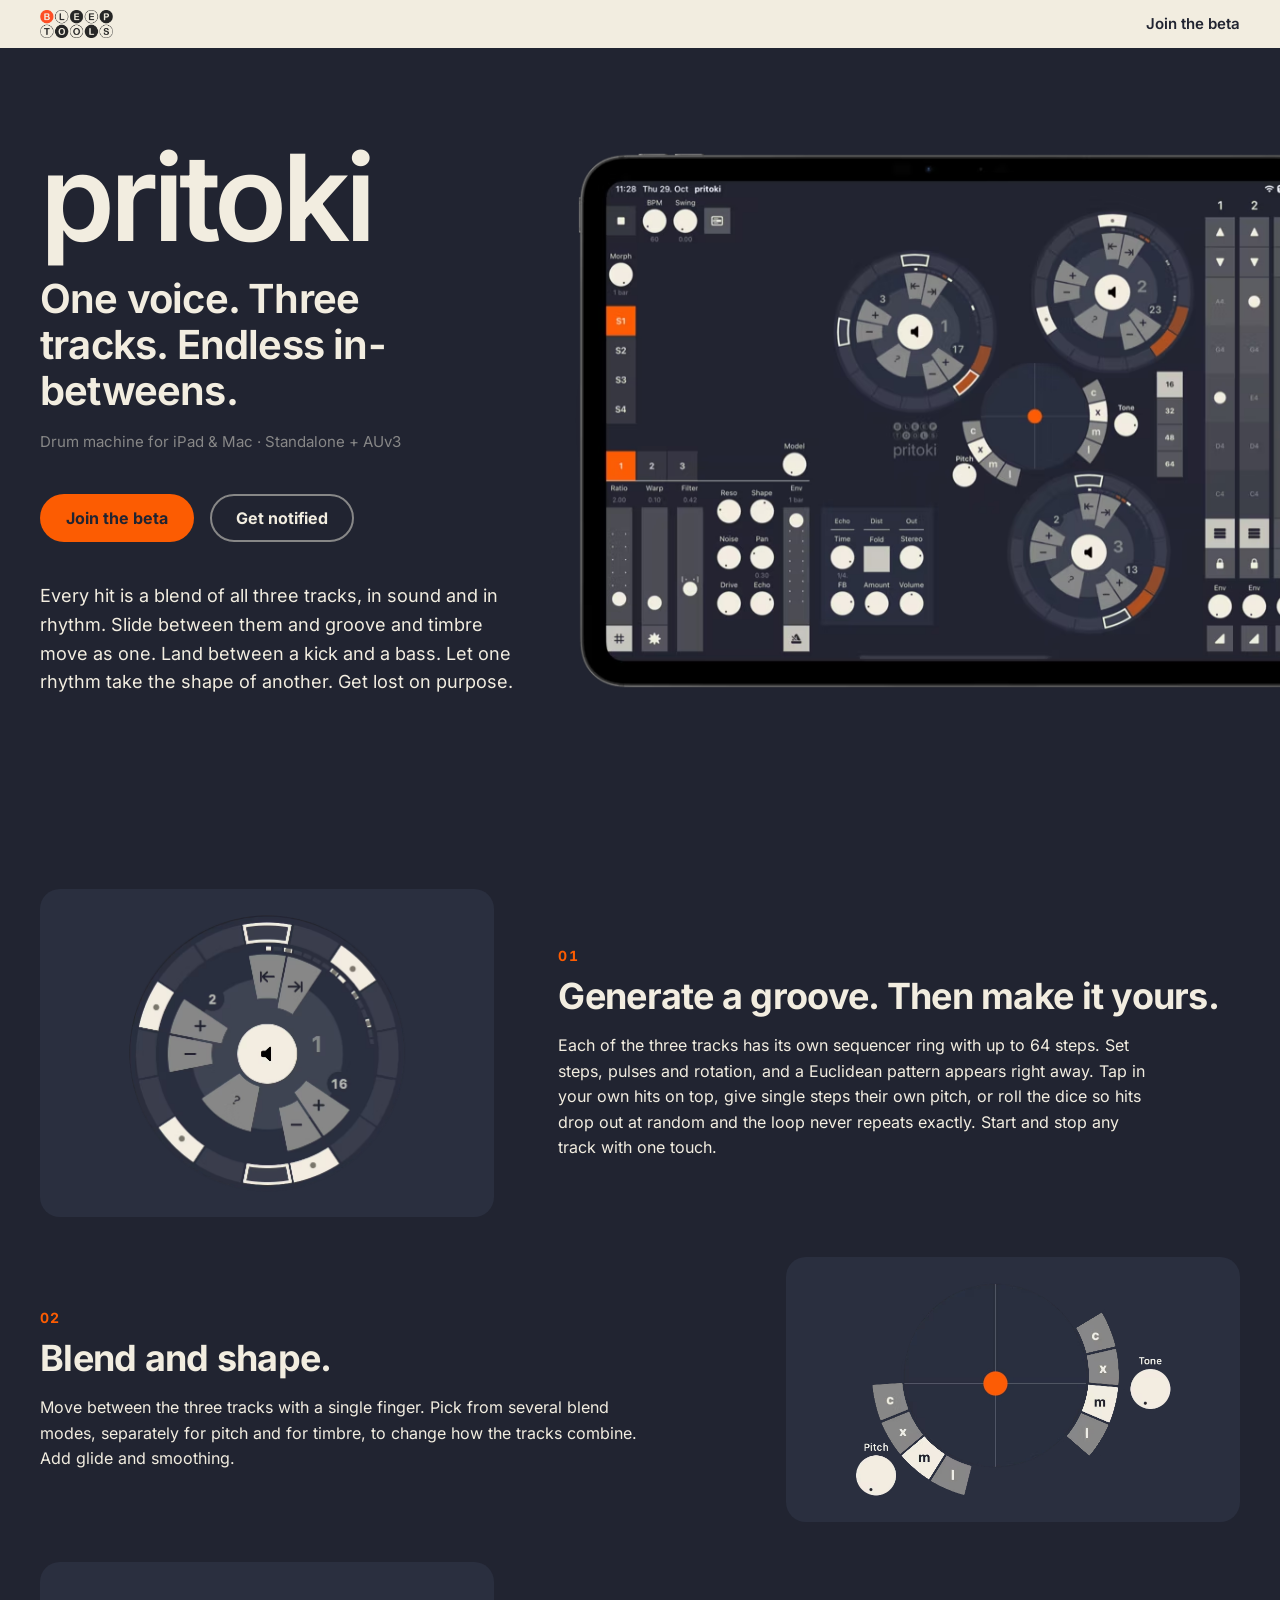
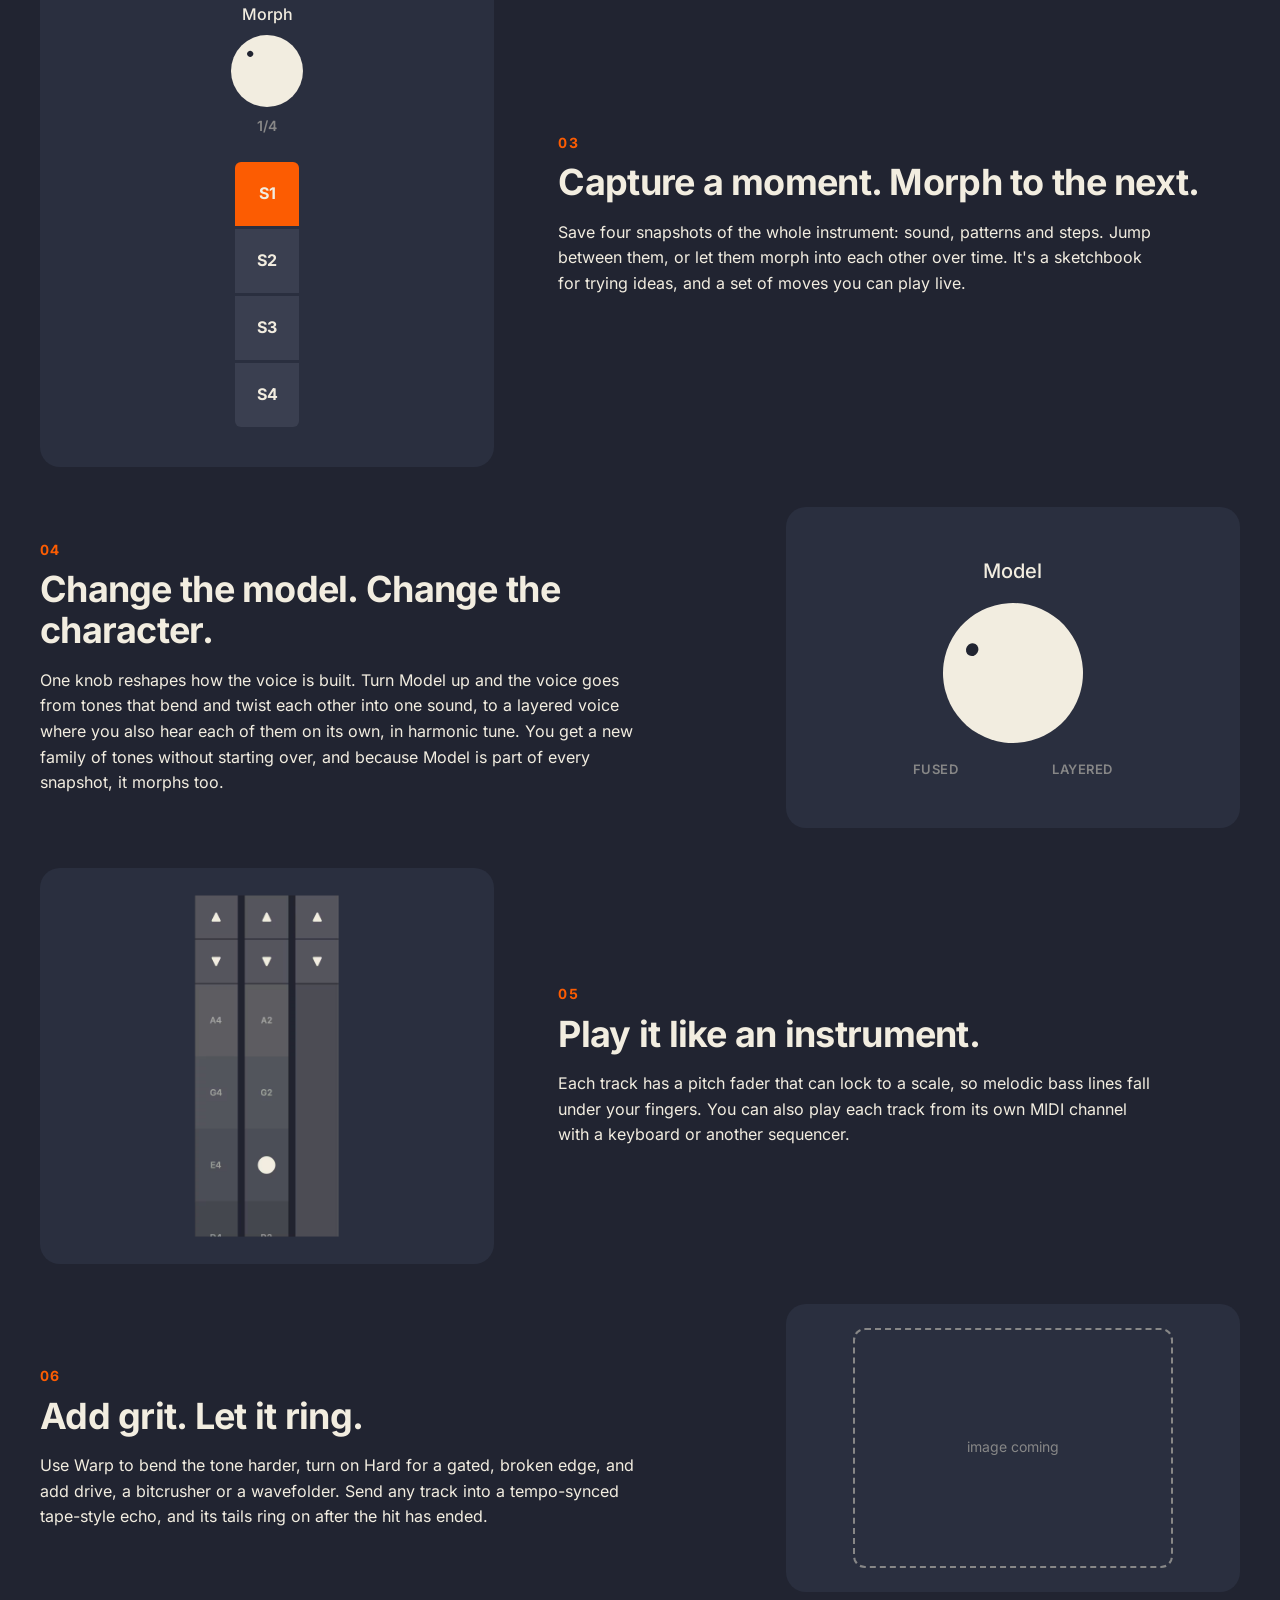
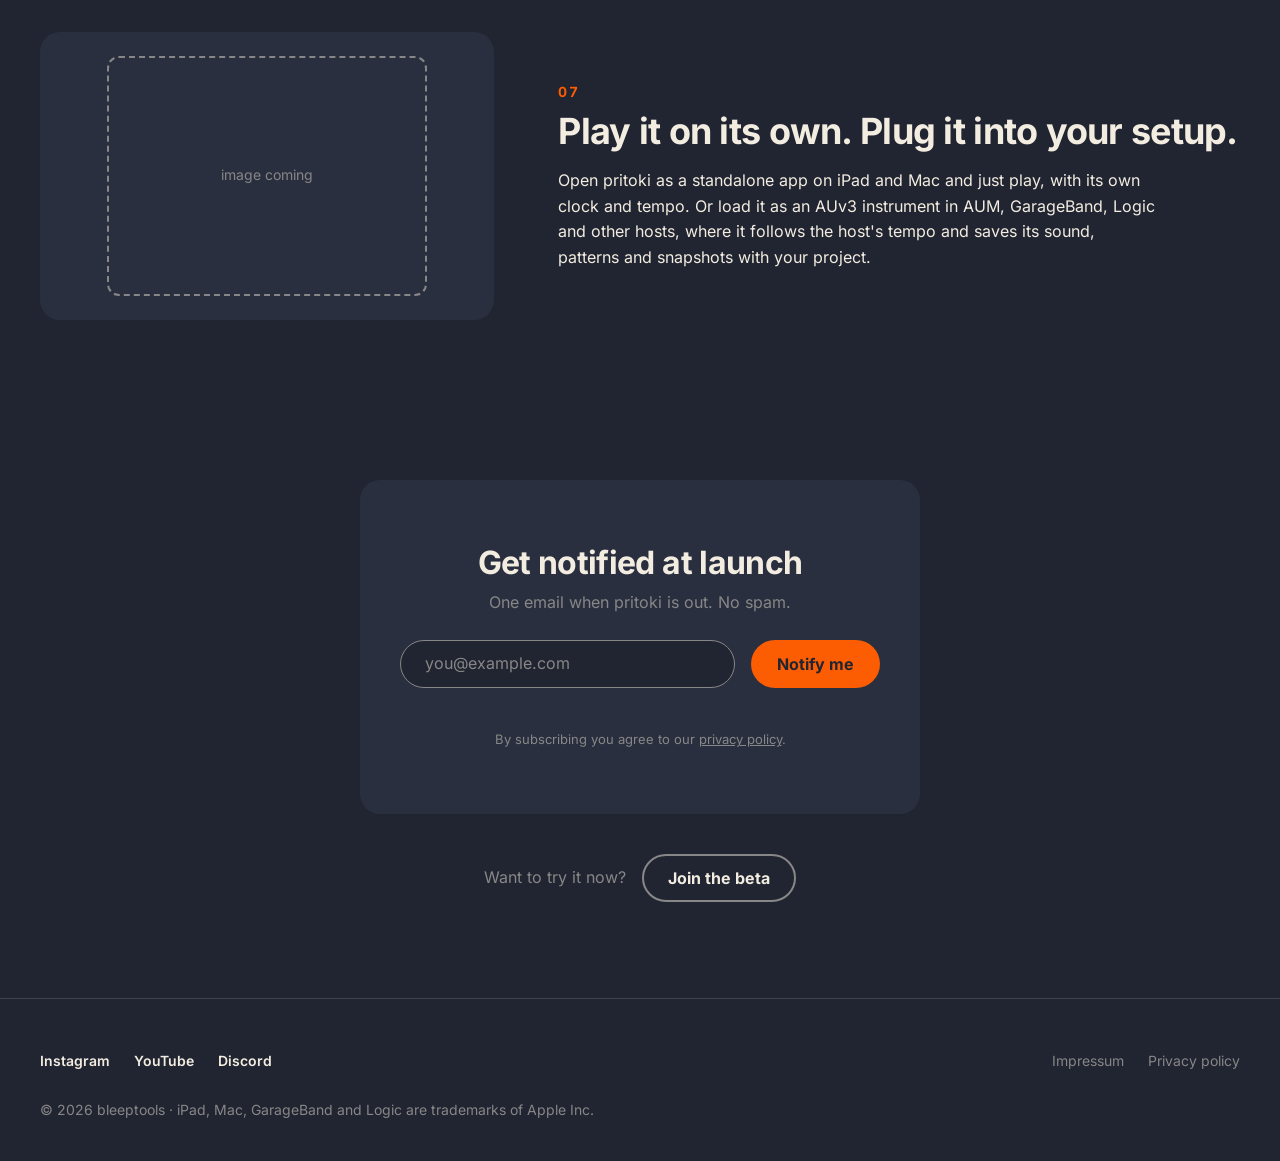
==== index.html @ 9bff4ec6 "Init" ====
<!doctype html>
<html lang="en">
<head>
  <meta charset="utf-8">
  <meta name="viewport" content="width=device-width, initial-scale=1">
  <title>pritoki: drum machine for iPad &amp; Mac (AUv3) · bleeptools</title>
  <meta name="description" content="pritoki is a drum machine for iPad and Mac, standalone and AUv3. One voice, three tracks, endless in-betweens: every hit is a blend of all three tracks, in sound and in rhythm.">
  <meta name="theme-color" content="#212431">
  <meta name="color-scheme" content="dark">

  <!-- TODO: set absolute URLs once the domain is known -->
  <meta property="og:type" content="website">
  <meta property="og:title" content="pritoki: One voice. Three tracks. Endless in-betweens.">
  <meta property="og:description" content="A drum machine for iPad and Mac, standalone and AUv3. Every hit is a blend of all three tracks, in sound and in rhythm.">
  <meta property="og:image" content="img/og.png">
  <meta property="og:image:width" content="1200">
  <meta property="og:image:height" content="630">
  <meta name="twitter:card" content="summary_large_image">

  <link rel="icon" href="img/favicon.svg" type="image/svg+xml">
  <link rel="preload" href="fonts/inter-latin-wght-normal.woff2" as="font" type="font/woff2" crossorigin>
  <link rel="stylesheet" href="css/style.css">
</head>
<body>

  <header class="topbar">
    <div class="topbar__inner">
      <!-- TODO: bleeptools site URL -->
      <a class="topbar__logo" href="#" aria-label="bleeptools">
        <img src="img/logo-bleeptools.png" alt="bleeptools" width="500" height="191">
      </a>
      <!-- TODO: beta link (TestFlight) -->
      <a class="topbar__link" href="#">Join the beta</a>
    </div>
  </header>

  <main>

    <section class="hero" aria-labelledby="hero-title">
      <div class="hero__copy">
        <h1 class="hero__title" id="hero-title">pritoki</h1>
        <p class="hero__tagline">One voice. Three tracks. Endless in-betweens.</p>
        <p class="hero__platforms">Drum machine for iPad &amp; Mac · Standalone + AUv3</p>
        <div class="hero__ctas">
          <!-- TODO: beta link (TestFlight) -->
          <a class="btn btn--primary" href="#">Join the beta</a>
          <a class="btn btn--secondary" href="#signup">Get notified</a>
        </div>
      </div>

      <div class="hero__image">
        <picture>
          <source type="image/avif"
                  srcset="img/hero-ipad-800.avif 800w, img/hero-ipad-1400.avif 1400w, img/hero-ipad-2000.avif 2000w"
                  sizes="(min-width: 1024px) 60vw, 100vw">
          <img src="img/hero-ipad-1400.png"
               srcset="img/hero-ipad-800.png 800w, img/hero-ipad-1400.png 1400w, img/hero-ipad-2000.png 2000w"
               sizes="(min-width: 1024px) 60vw, 100vw"
               width="2615" height="1864" fetchpriority="high"
               alt="pritoki on iPad: three circular sequencer rings around an XY blend pad, with snapshot, sound and pitch controls">
        </picture>
      </div>

      <p class="hero__intro">Every hit is a blend of all three tracks, in sound and in rhythm. Slide between them and groove and timbre move as one. Land between a kick and a bass. Let one rhythm take the shape of another. Get lost on purpose.</p>
    </section>

    <div class="features">

      <section class="feature" aria-labelledby="f-groove">
        <div class="feature__visual">
          <picture>
            <source type="image/avif" srcset="img/generate-a-groove.avif">
            <img class="feature__img feature__img--groove" src="img/generate-a-groove.png" width="563" height="563" loading="lazy"
                 alt="A sequencer ring with step, pulse and rotation controls and a dice button for random hit dropouts">
          </picture>
        </div>
        <div class="feature__text">
          <span class="feature__index" aria-hidden="true">01</span>
          <h2 id="f-groove">Generate a groove. Then make it yours.</h2>
          <p>Each of the three tracks has its own sequencer ring with up to 64 steps. Set steps, pulses and rotation, and a Euclidean pattern appears right away. Tap in your own hits on top, give single steps their own pitch, or roll the dice so hits drop out at random and the loop never repeats exactly. Start and stop any track with one touch.</p>
        </div>
      </section>

      <section class="feature" aria-labelledby="f-blend">
        <div class="feature__visual">
          <picture>
            <source type="image/avif" srcset="img/blend-and-shape.avif">
            <img class="feature__img" src="img/blend-and-shape.png" width="638" height="432" loading="lazy"
                 alt="The XY blend pad with separate blend mode selectors and knobs for pitch and tone">
          </picture>
        </div>
        <div class="feature__text">
          <span class="feature__index" aria-hidden="true">02</span>
          <h2 id="f-blend">Blend and shape.</h2>
          <p>Move between the three tracks with a single finger. Pick from several blend modes, separately for pitch and for timbre, to change how the tracks combine. Add glide and smoothing.</p>
        </div>
      </section>

      <section class="feature" aria-labelledby="f-capture">
        <div class="feature__visual">
          <div class="snap" role="img" aria-label="Morph knob next to four snapshot slots, S1 to S4">
            <div class="snap__morph">
              <span class="ctl-label">Morph</span>
              <span class="knob" style="--a: 135deg"></span>
              <span class="ctl-value">1/4</span>
            </div>
            <div class="snap__slots">
              <span class="snap__slot">S1</span>
              <span class="snap__slot">S2</span>
              <span class="snap__slot">S3</span>
              <span class="snap__slot">S4</span>
            </div>
          </div>
        </div>
        <div class="feature__text">
          <span class="feature__index" aria-hidden="true">03</span>
          <h2 id="f-capture">Capture a moment. Morph to the next.</h2>
          <p>Save four snapshots of the whole instrument: sound, patterns and steps. Jump between them, or let them morph into each other over time. It's a sketchbook for trying ideas, and a set of moves you can play live.</p>
        </div>
      </section>

      <section class="feature" aria-labelledby="f-model">
        <div class="feature__visual">
          <div class="model" role="img" aria-label="The Model knob, turning between fused and layered voices">
            <span class="ctl-label model__label">Model</span>
            <span class="knob knob--lg"></span>
            <span class="model__scale" aria-hidden="true"><span>fused</span><span>layered</span></span>
          </div>
        </div>
        <div class="feature__text">
          <span class="feature__index" aria-hidden="true">04</span>
          <h2 id="f-model">Change the model. Change the character.</h2>
          <p>One knob reshapes how the voice is built. Turn Model up and the voice goes from tones that bend and twist each other into one sound, to a layered voice where you also hear each of them on its own, in harmonic tune. You get a new family of tones without starting over, and because Model is part of every snapshot, it morphs too.</p>
        </div>
      </section>

      <section class="feature" aria-labelledby="f-play">
        <div class="feature__visual">
          <picture>
            <source type="image/avif" srcset="img/play-it-like-an-instrument.avif">
            <img class="feature__img feature__img--tall" src="img/play-it-like-an-instrument.png" width="344" height="798" loading="lazy"
                 alt="Three pitch faders locked to a scale, with note names on each step">
          </picture>
        </div>
        <div class="feature__text">
          <span class="feature__index" aria-hidden="true">05</span>
          <h2 id="f-play">Play it like an instrument.</h2>
          <p>Each track has a pitch fader that can lock to a scale, so melodic bass lines fall under your fingers. You can also play each track from its own MIDI channel with a keyboard or another sequencer.</p>
        </div>
      </section>

      <section class="feature" aria-labelledby="f-grit">
        <div class="feature__visual">
          <!-- TODO: asset "Add grit" -->
          <div class="placeholder">image coming</div>
        </div>
        <div class="feature__text">
          <span class="feature__index" aria-hidden="true">06</span>
          <h2 id="f-grit">Add grit. Let it ring.</h2>
          <p>Use Warp to bend the tone harder, turn on Hard for a gated, broken edge, and add drive, a bitcrusher or a wavefolder. Send any track into a tempo-synced tape-style echo, and its tails ring on after the hit has ended.</p>
        </div>
      </section>

      <section class="feature" aria-labelledby="f-setup">
        <div class="feature__visual">
          <!-- TODO: asset "Play it on its own" -->
          <div class="placeholder">image coming</div>
        </div>
        <div class="feature__text">
          <span class="feature__index" aria-hidden="true">07</span>
          <h2 id="f-setup">Play it on its own. Plug it into your setup.</h2>
          <p>Open pritoki as a standalone app on iPad and Mac and just play, with its own clock and tempo. Or load it as an AUv3 instrument in AUM, GarageBand, Logic and other hosts, where it follows the host's tempo and saves its sound, patterns and snapshots with your project.</p>
        </div>
      </section>

    </div>

    <section class="signup" id="signup" aria-labelledby="signup-title">
      <div class="signup__panel">
        <h2 id="signup-title">Get notified at launch</h2>
        <p class="signup__sub">One email when pritoki is out. No spam.</p>
        <!-- TODO: form endpoint / newsletter provider -->
        <form class="signup__form" action="" method="post">
          <label class="visually-hidden" for="email">Email</label>
          <input id="email" name="email" type="email" required autocomplete="email" placeholder="you@example.com">
          <button class="btn btn--primary" type="submit">Notify me</button>
        </form>
        <p class="signup__status" role="status" aria-live="polite"></p>
        <!-- TODO: privacy policy URL -->
        <p class="signup__consent">By subscribing you agree to our <a href="#">privacy policy</a>.</p>
      </div>
      <p class="signup__beta">Want to try it now? <a class="btn btn--secondary" href="#">Join the beta</a></p>
    </section>

  </main>

  <footer class="footer">
    <div class="footer__inner">
      <!-- TODO: social channel URLs -->
      <ul class="footer__social">
        <li><a href="#">Instagram</a></li>
        <li><a href="#">YouTube</a></li>
        <li><a href="#">Discord</a></li>
      </ul>
      <!-- TODO: Impressum and privacy policy URLs -->
      <ul class="footer__legal">
        <li><a href="#">Impressum</a></li>
        <li><a href="#">Privacy policy</a></li>
      </ul>
      <p class="footer__fine">© 2026 bleeptools · iPad, Mac, GarageBand and Logic are trademarks of Apple Inc.</p>
    </div>
  </footer>

  <script src="js/main.js" defer></script>
</body>
</html>
---- css/style.css ----
/* pritoki landing page. Mobile-first; see SPEC.md */

@font-face {
  font-family: "Inter";
  src: url("../fonts/inter-latin-wght-normal.woff2") format("woff2");
  font-weight: 100 900;
  font-style: normal;
  font-display: swap;
}

:root {
  --c-bg: #212431;
  --c-surface: #2A2F3F;
  --c-accent: #FC5C02;
  --c-muted: #878787;
  --c-ivory: #F2EDE0;
  --c-slot: #3A3F50;

  --r-sm: 6px;
  --r-md: 12px;
  --r-lg: 20px;
  --r-pill: 999px;

  --s-1: 4px;
  --s-2: 8px;
  --s-3: 16px;
  --s-4: 24px;
  --s-5: 40px;
  --s-6: 64px;
  --s-7: 96px;

  --gutter: 16px;
  --max: 1200px;
}

/* ---------- Base ---------- */

*,
*::before,
*::after { box-sizing: border-box; }

html {
  -webkit-text-size-adjust: 100%;
  scroll-behavior: smooth;
}

body {
  margin: 0;
  background: var(--c-bg);
  color: var(--c-ivory);
  font-family: "Inter", system-ui, -apple-system, sans-serif;
  font-size: 1rem;
  line-height: 1.6;
  -webkit-font-smoothing: antialiased;
  overflow-x: clip;
}

img { display: block; max-width: 100%; height: auto; }

h1, h2, p { margin: 0; }

a { color: inherit; }

:focus-visible {
  outline: 2px solid var(--c-accent);
  outline-offset: 3px;
  border-radius: var(--r-sm);
}

.visually-hidden {
  position: absolute;
  width: 1px;
  height: 1px;
  margin: -1px;
  padding: 0;
  overflow: hidden;
  clip: rect(0 0 0 0);
  white-space: nowrap;
  border: 0;
}

.topbar__inner,
.hero,
.features,
.signup,
.footer__inner {
  width: 100%;
  max-width: calc(var(--max) + 2 * var(--gutter));
  margin-inline: auto;
  padding-inline: var(--gutter);
}

/* ---------- Buttons ---------- */

.btn {
  display: inline-flex;
  align-items: center;
  justify-content: center;
  min-height: 48px;
  padding: 0 var(--s-4);
  border: 2px solid transparent;
  border-radius: var(--r-pill);
  font: inherit;
  font-weight: 700;
  line-height: 1;
  text-decoration: none;
  cursor: pointer;
  transition: background-color .15s, border-color .15s, color .15s;
}

.btn--primary {
  background: var(--c-accent);
  color: var(--c-bg);
}
.btn--primary:hover { background: #ff7a2e; }

.btn--secondary {
  border-color: var(--c-muted);
  color: var(--c-ivory);
}
.btn--secondary:hover { border-color: var(--c-accent); }

/* ---------- Top bar ---------- */

.topbar { background: var(--c-ivory); }

.topbar__inner {
  display: flex;
  align-items: center;
  justify-content: space-between;
  min-height: 48px;
}

.topbar__logo {
  display: flex;
  align-items: center;
  min-height: 44px;
}
.topbar__logo img { width: auto; height: 28px; }

.topbar__link {
  display: none;
  align-items: center;
  min-height: 44px;
  color: var(--c-bg);
  font-size: .9375rem;
  font-weight: 600;
  text-decoration: none;
}
.topbar__link:hover { color: var(--c-accent); }

/* ---------- Hero ---------- */

.hero {
  display: grid;
  gap: var(--s-5);
  padding-block: var(--s-6) var(--s-6);
}

.hero__title {
  font-size: clamp(3.5rem, 18vw, 7.5rem);
  font-weight: 600;
  line-height: .9;
  letter-spacing: -.045em;
}

.hero__tagline {
  margin-top: var(--s-4);
  max-width: 16ch;
  font-size: clamp(1.625rem, 6.5vw, 2.5rem);
  font-weight: 650;
  line-height: 1.15;
  letter-spacing: -.02em;
}

.hero__platforms {
  margin-top: var(--s-3);
  color: var(--c-muted);
  font-size: .9375rem;
}

.hero__ctas {
  display: flex;
  flex-wrap: wrap;
  gap: var(--s-3);
  margin-top: var(--s-5);
}

.hero__image { position: relative; }
.hero__image::before {
  content: "";
  position: absolute;
  inset: 10% 5%;
  background: radial-gradient(closest-side, rgb(252 92 2 / .28), transparent);
  filter: blur(40px);
  z-index: -1;
}
.hero__image img { width: 100%; }

.hero__intro {
  max-width: 60ch;
  font-size: 1.125rem;
  color: var(--c-ivory);
}

/* ---------- Feature blocks ---------- */

.features {
  display: grid;
  gap: var(--s-6);
  padding-block: var(--s-6);
}

.feature {
  display: grid;
  gap: var(--s-4);
  align-items: center;
}

.feature__visual {
  display: grid;
  place-items: center;
  padding: var(--s-4);
  background: var(--c-surface);
  border-radius: var(--r-lg);
}

.feature__img { width: 100%; max-width: 320px; }
.feature__img--groove { max-width: 280px; }

/* Tall pitch faders: crop from the top on small screens */
.feature__img--tall {
  max-width: 180px;
  height: 260px;
  object-fit: cover;
  object-position: top;
}

.feature__index {
  display: block;
  margin-bottom: var(--s-2);
  color: var(--c-accent);
  font-size: .875rem;
  font-weight: 700;
  letter-spacing: .08em;
  font-variant-numeric: tabular-nums;
}

.feature h2 {
  font-size: clamp(1.5rem, 5.5vw, 2.25rem);
  font-weight: 700;
  line-height: 1.15;
  letter-spacing: -.02em;
}

.feature p {
  max-width: 60ch;
  margin-top: var(--s-3);
}

.placeholder {
  display: grid;
  place-items: center;
  width: 100%;
  max-width: 320px;
  aspect-ratio: 4 / 3;
  border: 2px dashed var(--c-muted);
  border-radius: var(--r-md);
  color: var(--c-muted);
  font-size: .875rem;
}

/* ---------- Rebuilt controls ---------- */

.ctl-label {
  font-size: 1rem;
  font-weight: 500;
}

.ctl-value {
  color: var(--c-muted);
  font-size: .875rem;
  font-weight: 600;
}

/* Knob: ivory disc with an indicator dot; --a rotates the dot
   clockwise from 6 o'clock (45deg = min, 315deg = max). */
.knob {
  position: relative;
  display: block;
  width: 72px;
  aspect-ratio: 1;
  border-radius: 50%;
  background: var(--c-ivory);
  transform: rotate(var(--a, 45deg));
}
.knob::after {
  content: "";
  position: absolute;
  left: 50%;
  bottom: 12%;
  width: 9%;
  aspect-ratio: 1;
  border-radius: 50%;
  background: var(--c-bg);
  transform: translateX(-50%);
}

/* Snapshots: horizontal on mobile, vertical column from lg */
.snap {
  display: flex;
  align-items: center;
  gap: var(--s-4);
  padding-block: var(--s-3);
}

.snap__morph {
  display: flex;
  flex-direction: column;
  align-items: center;
  gap: var(--s-2);
}

.snap__slots {
  display: flex;
  gap: 3px;
  border-radius: var(--r-sm);
  overflow: hidden;
}

.snap__slot {
  display: grid;
  place-items: center;
  width: clamp(44px, 13vw, 64px);
  aspect-ratio: 1;
  background: var(--c-slot);
  font-weight: 700;
}
.snap__slot:first-child { background: var(--c-accent); }

@keyframes snap-active {
  0%, 22% { background: var(--c-accent); }
  25%, 97% { background: var(--c-slot); }
  100% { background: var(--c-accent); }
}

.snap__slot { animation: snap-active 10s linear infinite; }
.snap__slot:nth-child(2) { animation-delay: -7.5s; }
.snap__slot:nth-child(3) { animation-delay: -5s; }
.snap__slot:nth-child(4) { animation-delay: -2.5s; }

/* Model knob */
.model {
  display: flex;
  flex-direction: column;
  align-items: center;
  gap: var(--s-3);
  padding-block: var(--s-4);
}

.model__label { font-size: 1.25rem; }

.knob--lg {
  width: clamp(110px, 32vw, 140px);
  --a: 120deg;
  animation: model-turn 7s ease-in-out infinite alternate;
}

@keyframes model-turn {
  from { transform: rotate(60deg); }
  to { transform: rotate(300deg); }
}

.model__scale {
  display: flex;
  justify-content: space-between;
  width: clamp(160px, 48vw, 200px);
  color: var(--c-muted);
  font-size: .8125rem;
  font-weight: 600;
  letter-spacing: .04em;
  text-transform: uppercase;
}

@media (prefers-reduced-motion: reduce) {
  html { scroll-behavior: auto; }
  .snap__slot,
  .knob--lg { animation: none; }
}

/* ---------- Signup ---------- */

.signup {
  display: grid;
  justify-items: center;
  gap: var(--s-5);
  padding-block: var(--s-6) var(--s-7);
}

.signup__panel {
  width: 100%;
  max-width: 560px;
  padding: var(--s-5) var(--s-4);
  background: var(--c-surface);
  border-radius: var(--r-lg);
  text-align: center;
}

.signup h2 {
  font-size: clamp(1.5rem, 5.5vw, 2rem);
  font-weight: 700;
  line-height: 1.2;
  letter-spacing: -.02em;
}

.signup__sub {
  margin-top: var(--s-2);
  color: var(--c-muted);
}

.signup__form {
  display: grid;
  gap: var(--s-3);
  margin-top: var(--s-4);
}

.signup__form input {
  min-height: 48px;
  padding: 0 var(--s-4);
  border: 1px solid var(--c-muted);
  border-radius: var(--r-pill);
  background: var(--c-bg);
  color: var(--c-ivory);
  font: inherit;
}
.signup__form input::placeholder { color: var(--c-muted); }
.signup__form input:focus-visible {
  outline: none;
  border-color: var(--c-accent);
  box-shadow: 0 0 0 1px var(--c-accent);
}

.signup__status {
  min-height: 1.6em;
  margin-top: var(--s-3);
  font-weight: 600;
}

.signup__consent {
  color: var(--c-muted);
  font-size: .8125rem;
}
.signup__consent a:hover { color: var(--c-accent); }

.signup__beta {
  display: flex;
  flex-wrap: wrap;
  align-items: center;
  justify-content: center;
  gap: var(--s-3);
  color: var(--c-muted);
  text-align: center;
}

/* ---------- Footer ---------- */

.footer { border-top: 1px solid rgb(135 135 135 / .3); }

.footer__inner {
  display: grid;
  gap: var(--s-3);
  padding-block: var(--s-5);
  font-size: .875rem;
}

.footer ul {
  display: flex;
  flex-wrap: wrap;
  gap: 0 var(--s-4);
  margin: 0;
  padding: 0;
  list-style: none;
}

.footer a {
  display: inline-flex;
  align-items: center;
  min-height: 44px;
  text-decoration: none;
}
.footer a:hover { color: var(--c-accent); }

.footer__social a { font-weight: 600; }
.footer__legal a,
.footer__fine { color: var(--c-muted); }

/* ---------- md: 768px ---------- */

@media (min-width: 768px) {
  :root { --gutter: 24px; }

  .topbar__link { display: inline-flex; }

  .feature__visual { padding: var(--s-4); }

  .signup__panel { padding: var(--s-6) var(--s-5); }
  .signup__form { grid-template-columns: 1fr auto; }

  .footer__inner {
    grid-template-columns: 1fr auto;
    align-items: center;
  }
  .footer__fine { grid-column: 1 / -1; }
}

/* ---------- lg: 1024px ---------- */

@media (min-width: 1024px) {
  :root { --gutter: 40px; }

  .hero {
    grid-template-columns: 5fr 7fr;
    grid-template-areas:
      "copy  image"
      "intro image";
    column-gap: var(--s-6);
    row-gap: var(--s-5);
    padding-block: var(--s-7);
  }
  .hero__copy { grid-area: copy; align-self: end; }
  .hero__intro { grid-area: intro; align-self: start; }
  .hero__image {
    grid-area: image;
    align-self: center;
    margin-right: calc(-1 * var(--gutter) - 4vw);
  }

  .features {
    gap: var(--s-5);
    padding-block: var(--s-7);
  }

  .feature {
    grid-template-columns: 2fr 3fr;
    gap: var(--s-6);
  }
  .feature:nth-child(even) { grid-template-columns: 3fr 2fr; }
  .feature:nth-child(even) .feature__visual { order: 2; }

  .feature__img--tall {
    max-width: 150px;
    height: auto;
  }

  .snap {
    flex-direction: column;
    gap: var(--s-4);
  }
  .snap__slots { flex-direction: column; }
  .snap__slot { width: 64px; }
}
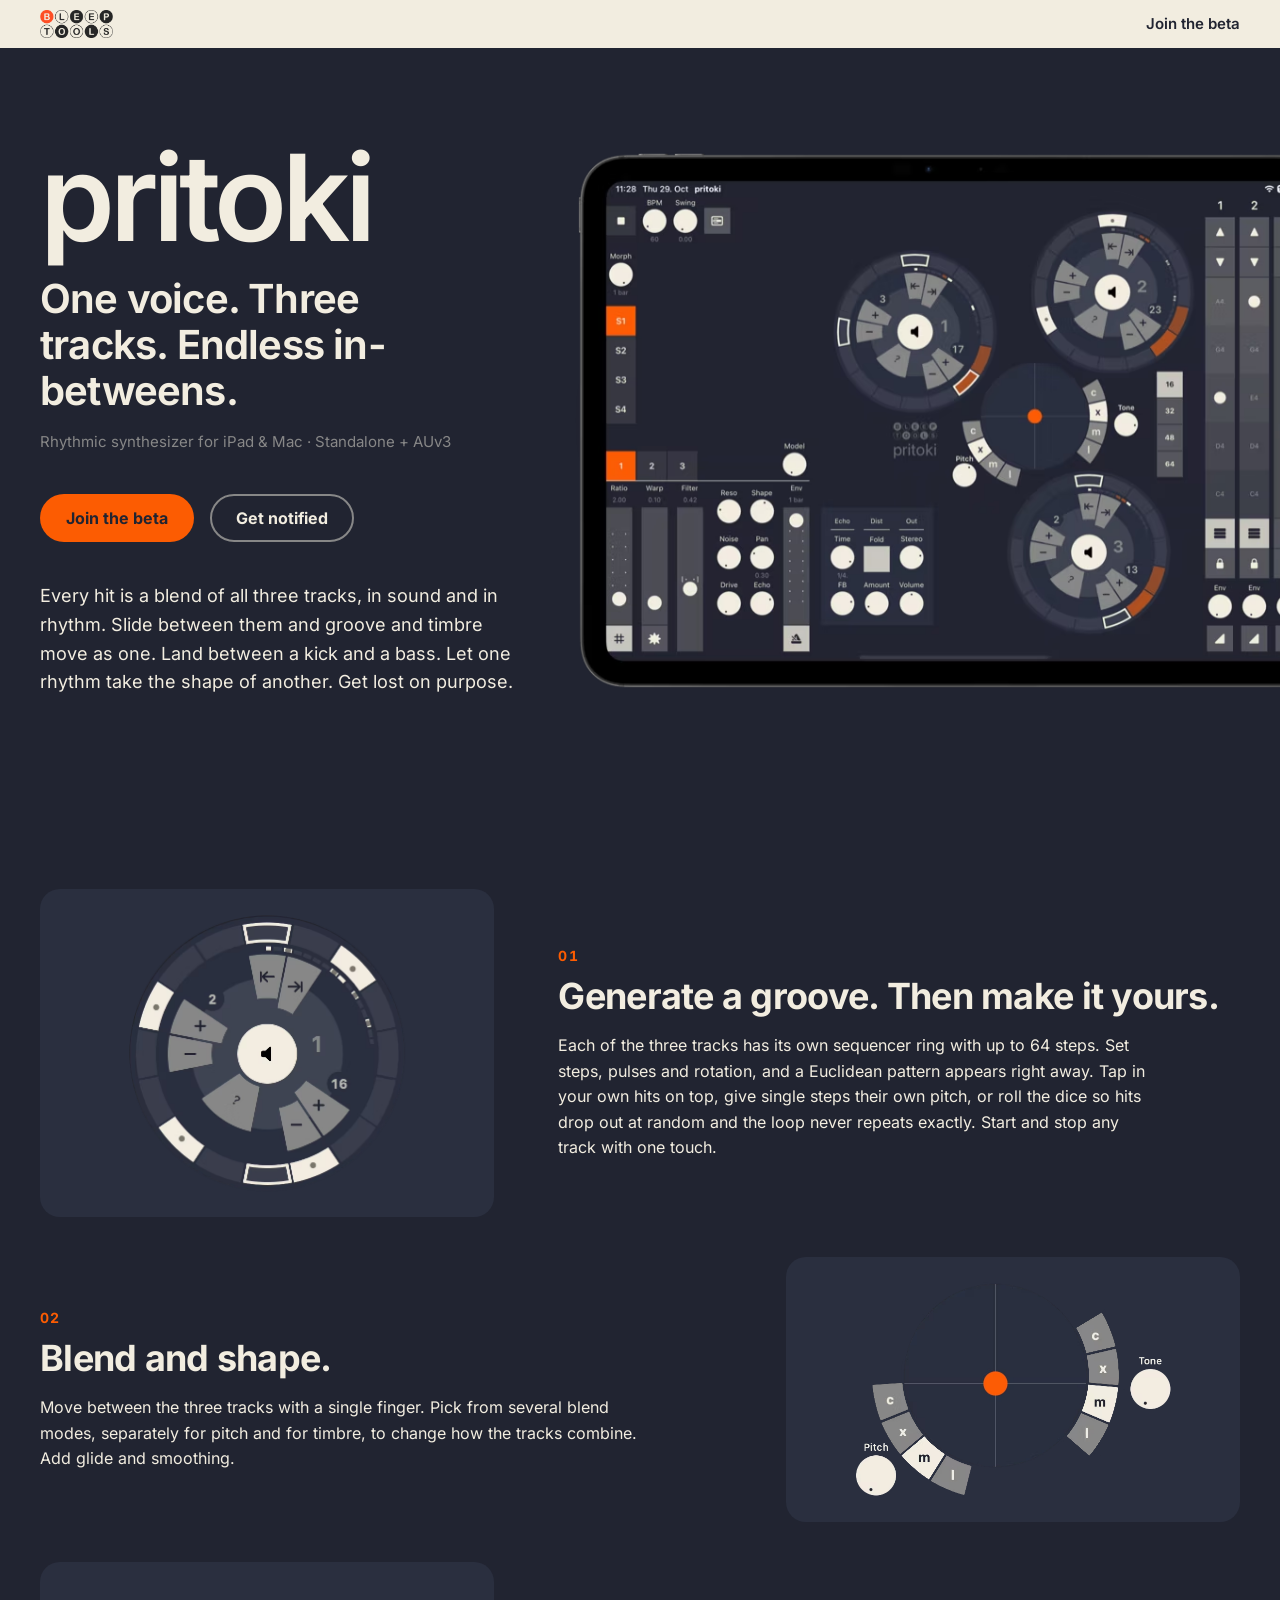
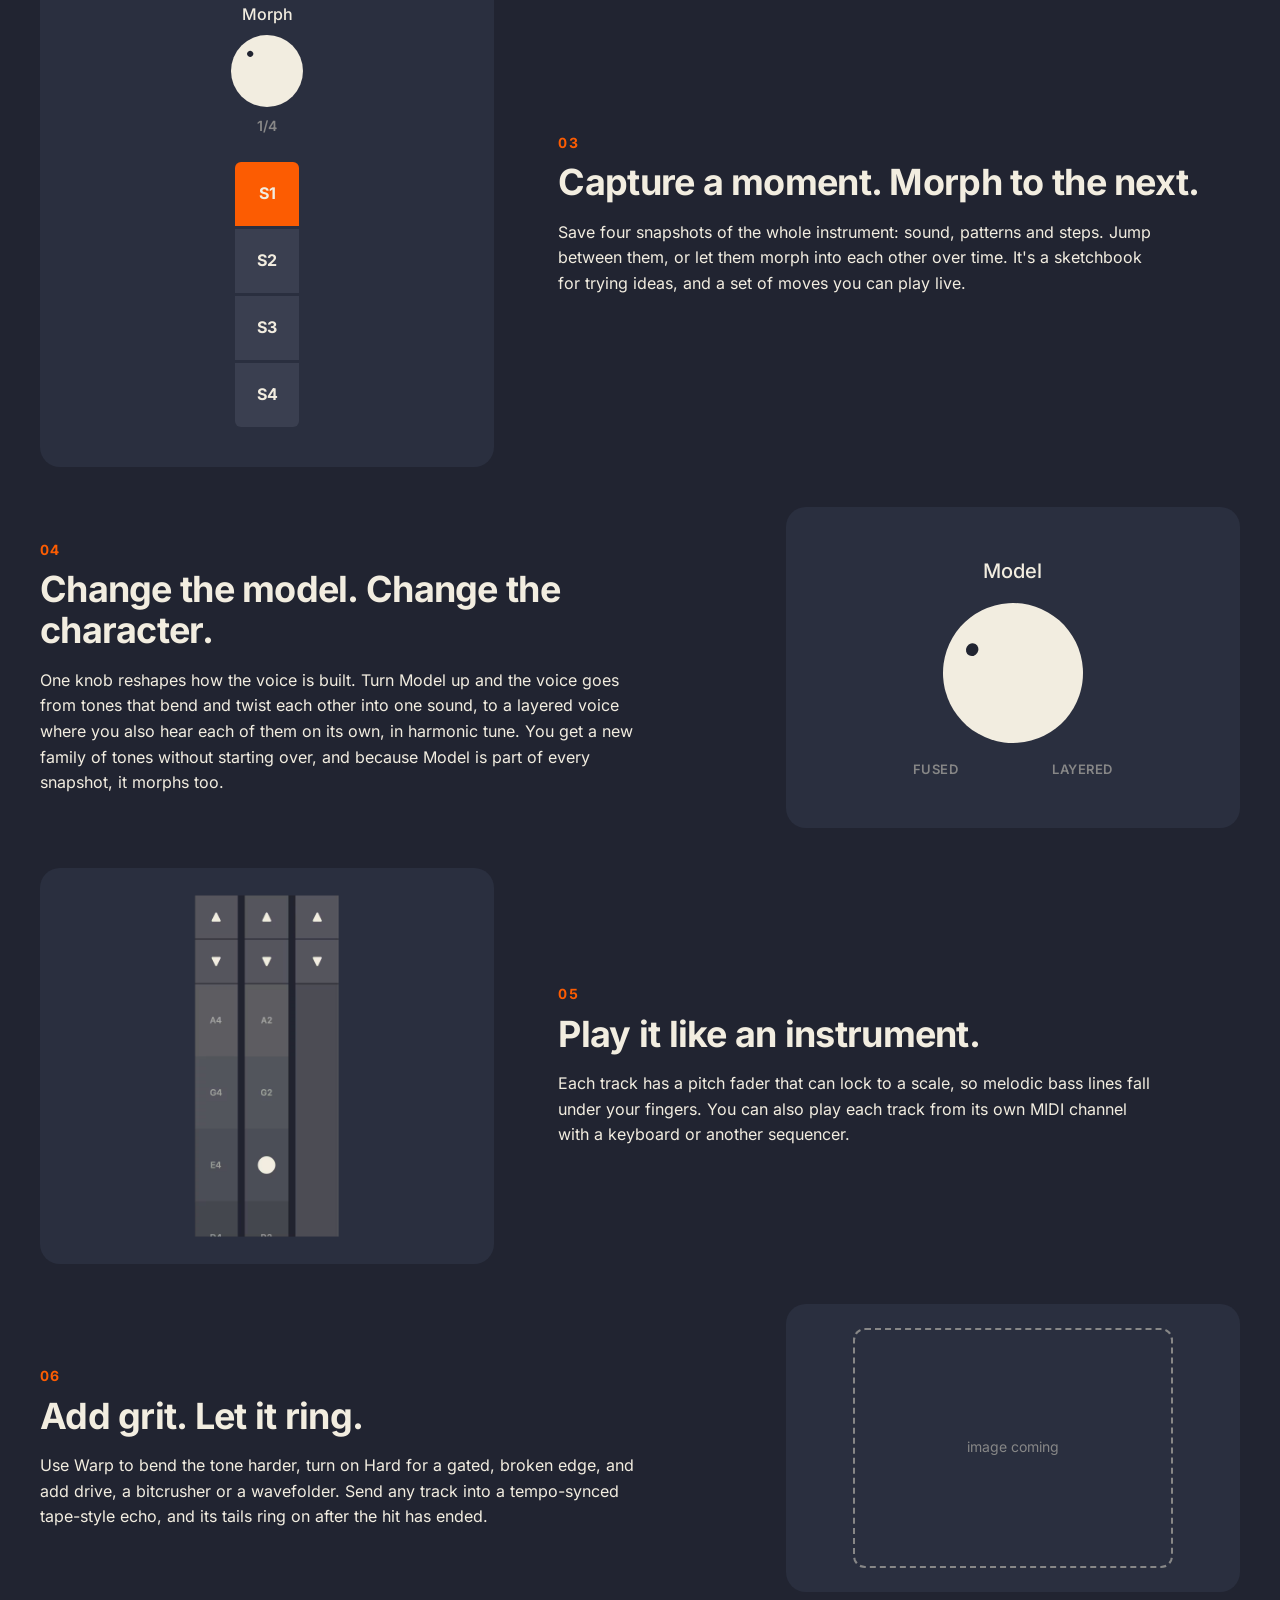
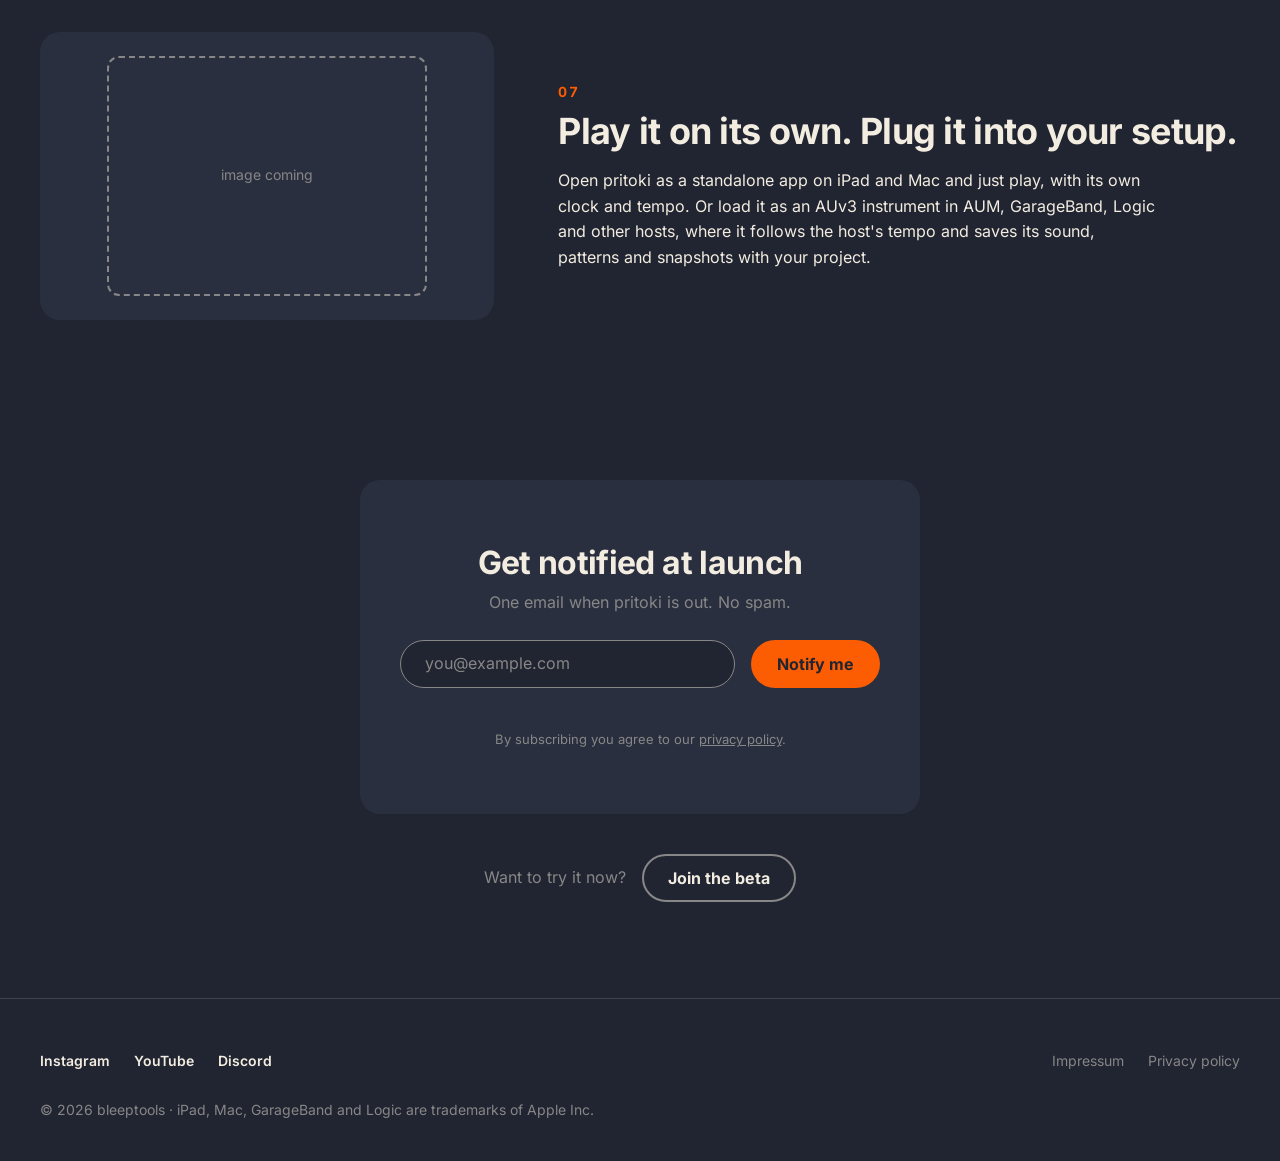
==== commit fcde4b30: "Options" ====
--- a/index.html
+++ b/index.html
@@ -3,15 +3,15 @@
 <head>
   <meta charset="utf-8">
   <meta name="viewport" content="width=device-width, initial-scale=1">
-  <title>pritoki: drum machine for iPad &amp; Mac (AUv3) · bleeptools</title>
-  <meta name="description" content="pritoki is a drum machine for iPad and Mac, standalone and AUv3. One voice, three tracks, endless in-betweens: every hit is a blend of all three tracks, in sound and in rhythm.">
+  <title>pritoki: rhythmic synthesizer for iPad &amp; Mac (AUv3) · bleeptools</title>
+  <meta name="description" content="pritoki is a rhythmic synthesizer for iPad and Mac, standalone and AUv3. One voice, three tracks, endless in-betweens: every hit is a blend of all three tracks, in sound and in rhythm.">
   <meta name="theme-color" content="#212431">
   <meta name="color-scheme" content="dark">
 
   <!-- TODO: set absolute URLs once the domain is known -->
   <meta property="og:type" content="website">
   <meta property="og:title" content="pritoki: One voice. Three tracks. Endless in-betweens.">
-  <meta property="og:description" content="A drum machine for iPad and Mac, standalone and AUv3. Every hit is a blend of all three tracks, in sound and in rhythm.">
+  <meta property="og:description" content="A rhythmic synthesizer for iPad and Mac, standalone and AUv3. Every hit is a blend of all three tracks, in sound and in rhythm.">
   <meta property="og:image" content="img/og.png">
   <meta property="og:image:width" content="1200">
   <meta property="og:image:height" content="630">
@@ -40,7 +40,7 @@
       <div class="hero__copy">
         <h1 class="hero__title" id="hero-title">pritoki</h1>
         <p class="hero__tagline">One voice. Three tracks. Endless in-betweens.</p>
-        <p class="hero__platforms">Drum machine for iPad &amp; Mac · Standalone + AUv3</p>
+        <p class="hero__platforms">Rhythmic synthesizer for iPad &amp; Mac · Standalone + AUv3</p>
         <div class="hero__ctas">
           <!-- TODO: beta link (TestFlight) -->
           <a class="btn btn--primary" href="#">Join the beta</a>
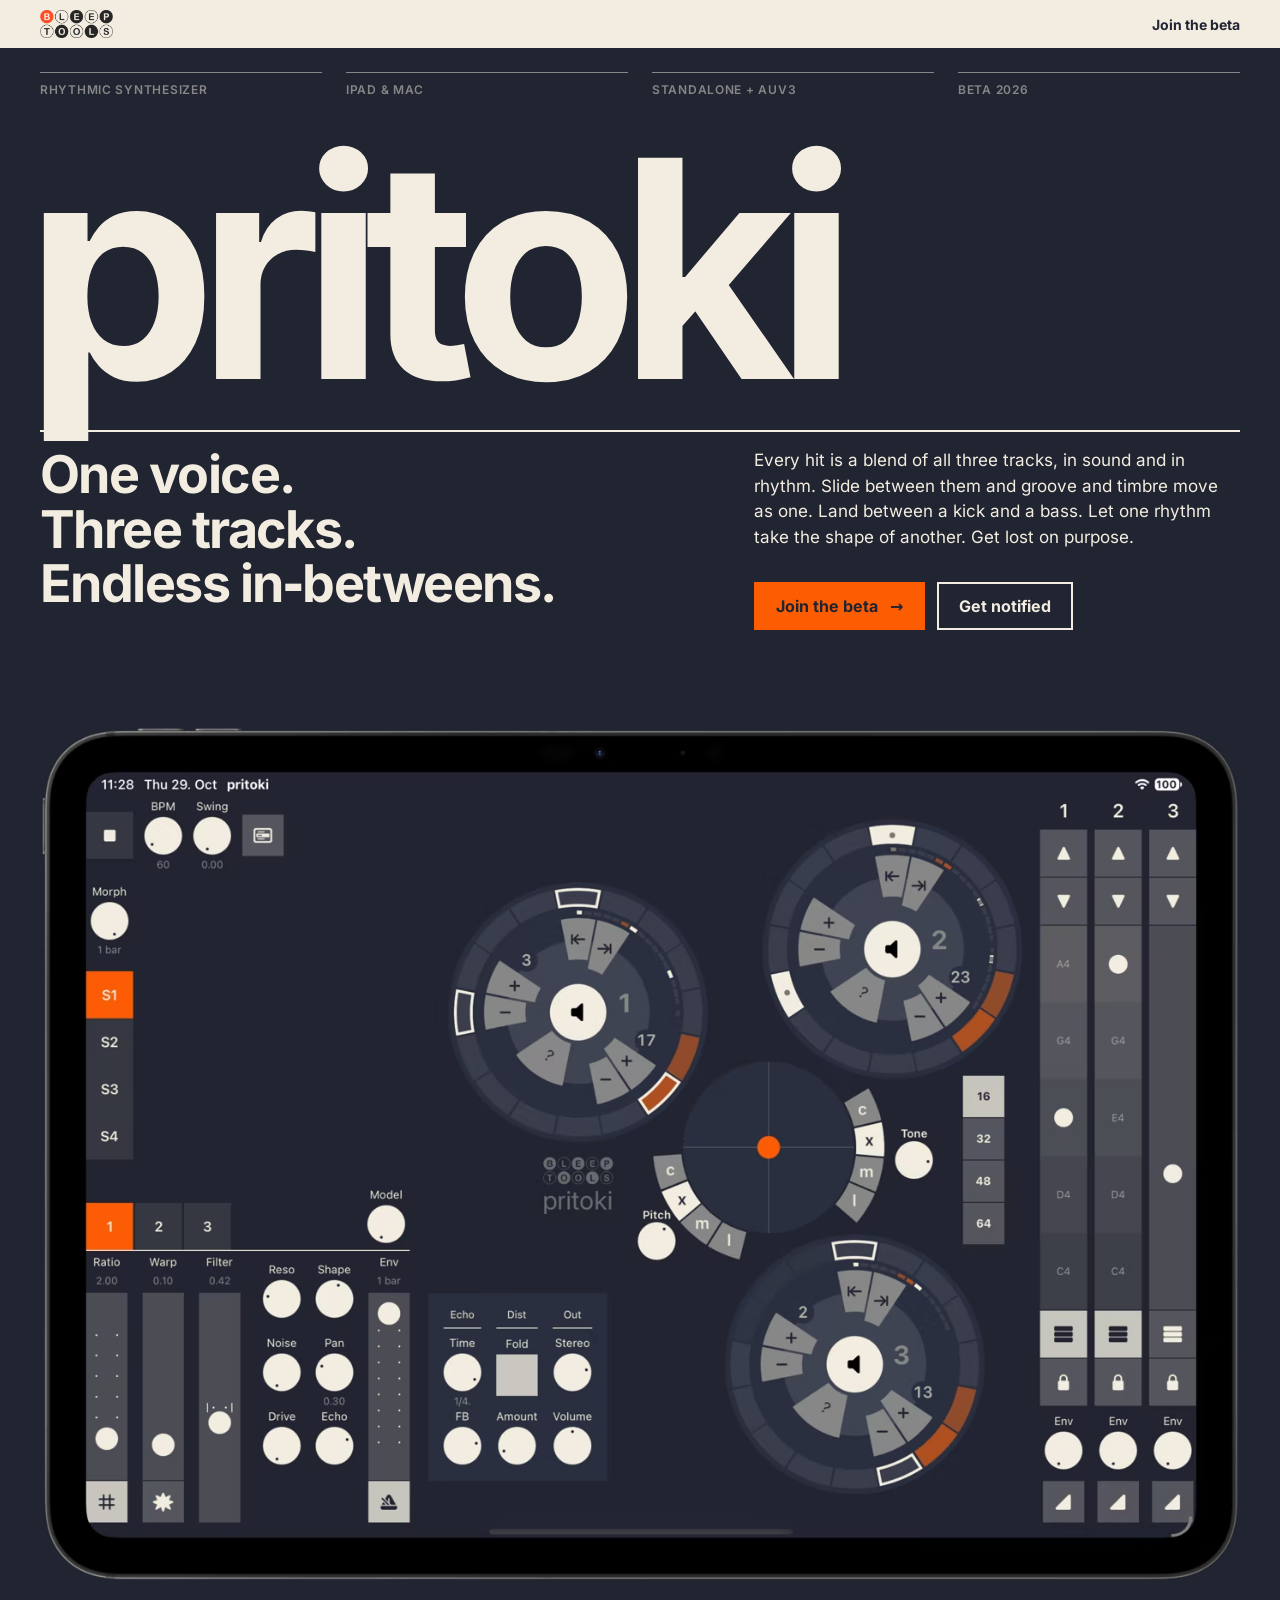
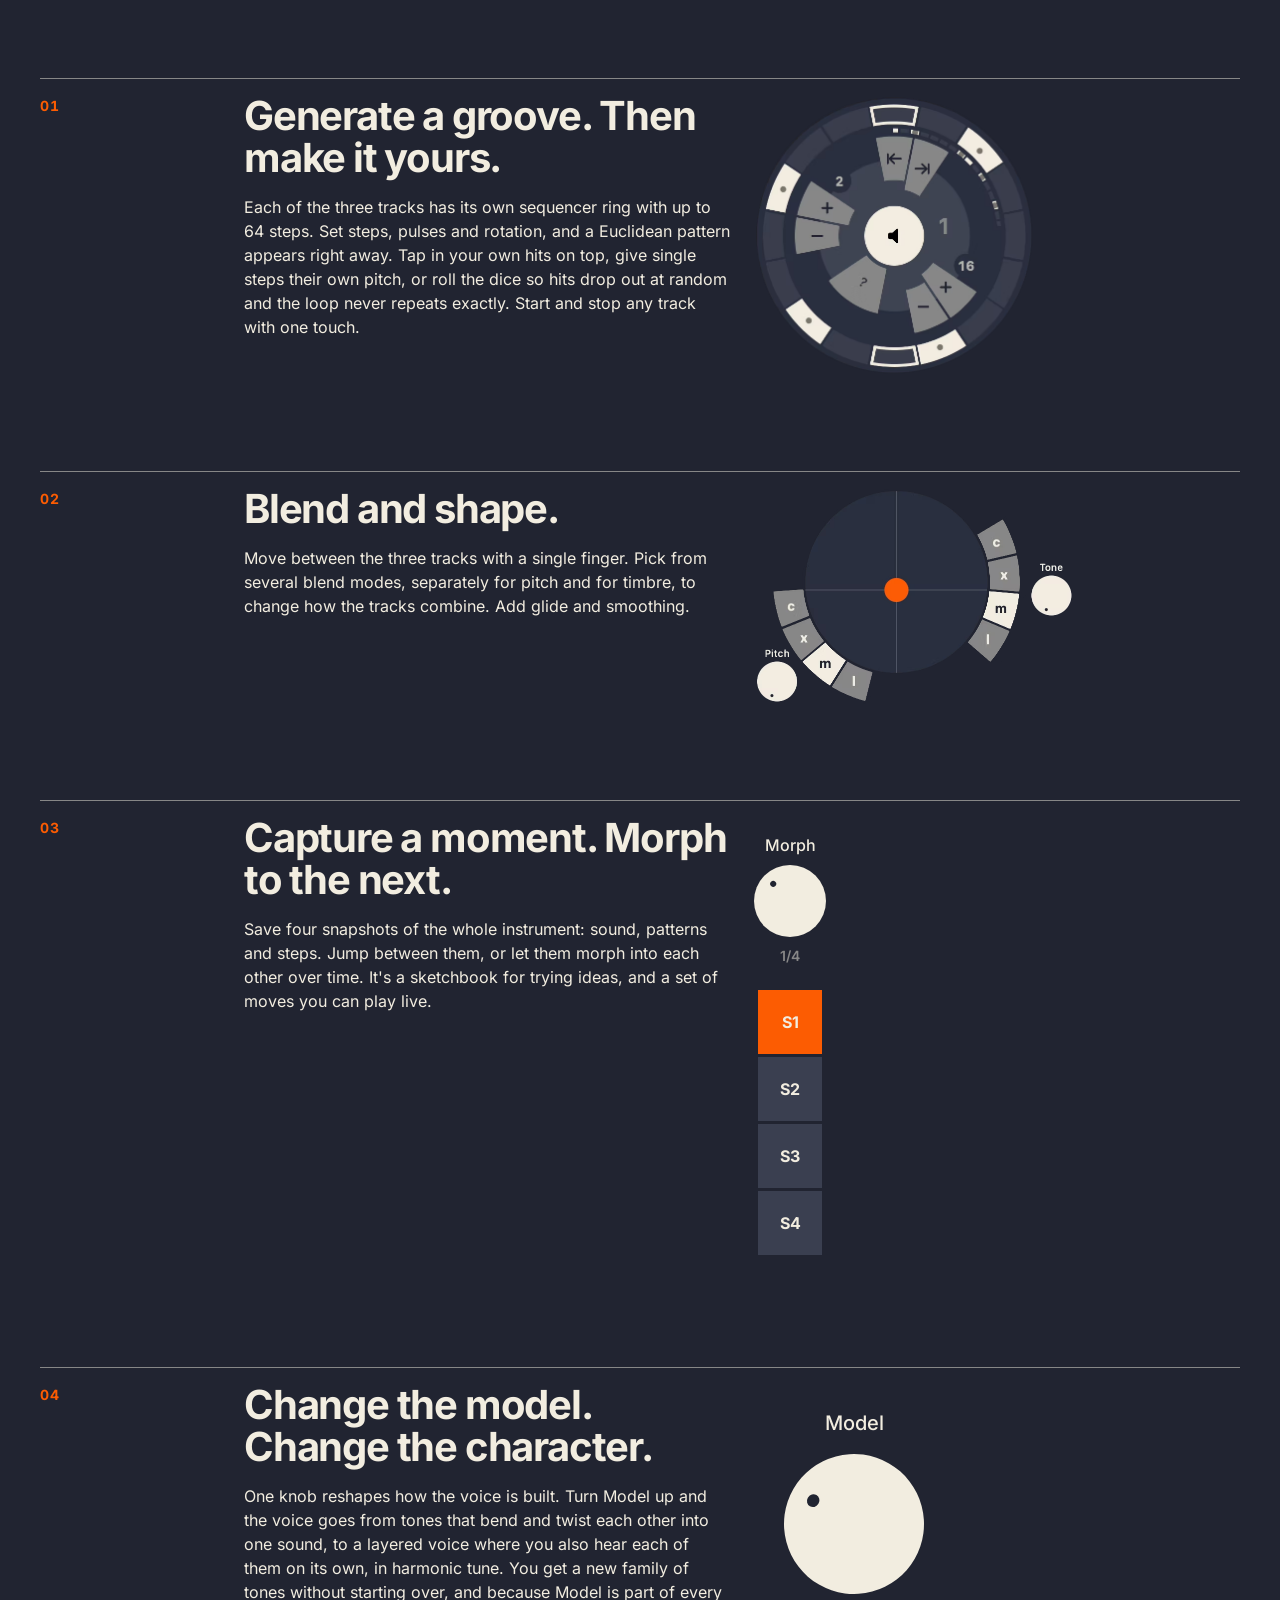
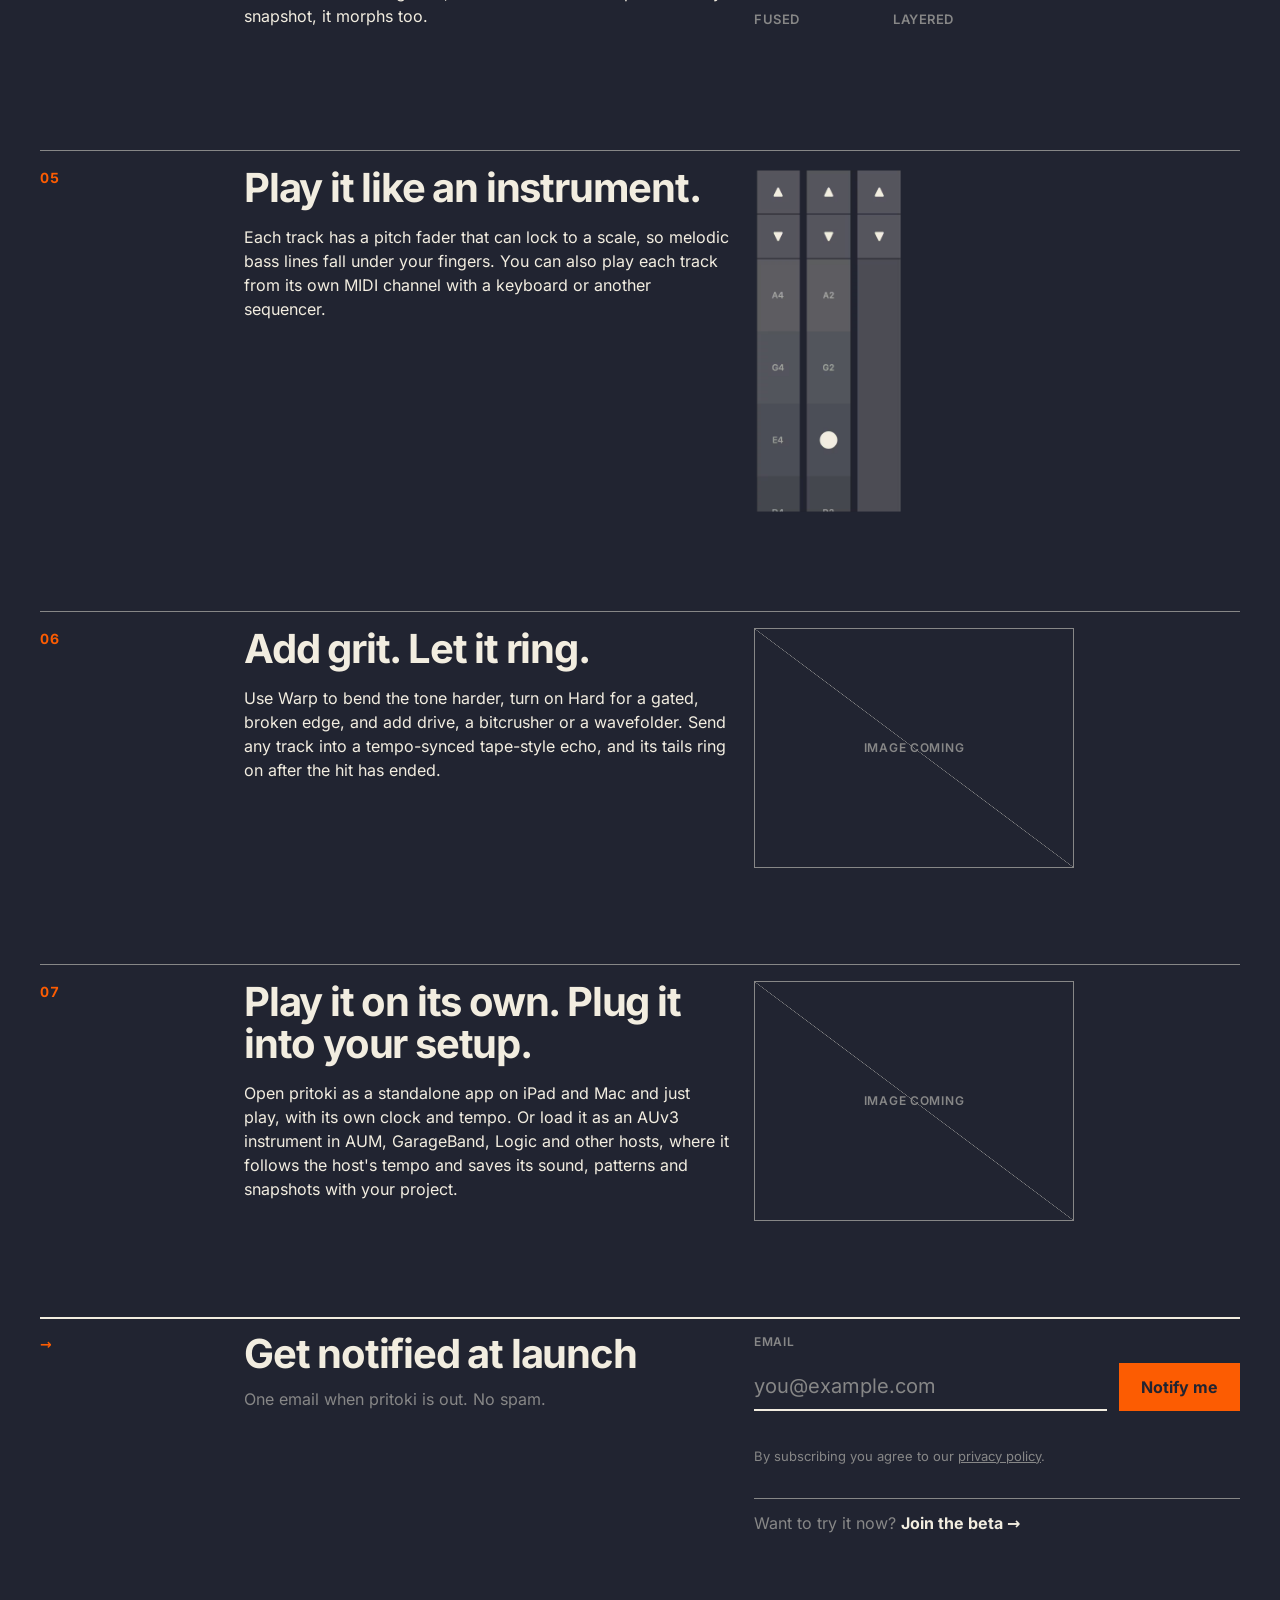
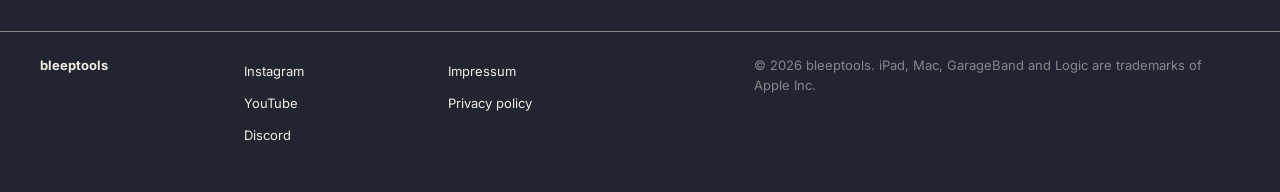
==== commit 4a9f9dff: "swiss" ====
--- a/index.html
+++ b/index.html
@@ -24,7 +24,7 @@
 <body>
 
   <header class="topbar">
-    <div class="topbar__inner">
+    <div class="wrap topbar__inner">
       <!-- TODO: bleeptools site URL -->
       <a class="topbar__logo" href="#" aria-label="bleeptools">
         <img src="img/logo-bleeptools.png" alt="bleeptools" width="500" height="191">
@@ -36,15 +36,25 @@
 
   <main>
 
-    <section class="hero" aria-labelledby="hero-title">
-      <div class="hero__copy">
-        <h1 class="hero__title" id="hero-title">pritoki</h1>
-        <p class="hero__tagline">One voice. Three tracks. Endless in-betweens.</p>
-        <p class="hero__platforms">Rhythmic synthesizer for iPad &amp; Mac · Standalone + AUv3</p>
-        <div class="hero__ctas">
-          <!-- TODO: beta link (TestFlight) -->
-          <a class="btn btn--primary" href="#">Join the beta</a>
-          <a class="btn btn--secondary" href="#signup">Get notified</a>
+    <section class="hero wrap" aria-labelledby="hero-title">
+      <ul class="meta" aria-label="At a glance">
+        <li>Rhythmic synthesizer</li>
+        <li>iPad &amp; Mac</li>
+        <li>Standalone + AUv3</li>
+        <li>Beta 2026</li>
+      </ul>
+
+      <h1 class="hero__title" id="hero-title">pritoki</h1>
+
+      <div class="grid hero__row">
+        <p class="hero__tagline">One voice.<br>Three tracks.<br>Endless in&#8209;betweens.</p>
+        <div class="hero__side">
+          <p class="hero__intro">Every hit is a blend of all three tracks, in sound and in rhythm. Slide between them and groove and timbre move as one. Land between a kick and a bass. Let one rhythm take the shape of another. Get lost on purpose.</p>
+          <div class="hero__ctas">
+            <!-- TODO: beta link (TestFlight) -->
+            <a class="btn btn--primary" href="#">Join the beta <span aria-hidden="true">→</span></a>
+            <a class="btn btn--secondary" href="#signup">Get notified</a>
+          </div>
         </div>
       </div>
 
@@ -52,21 +62,24 @@
         <picture>
           <source type="image/avif"
                   srcset="img/hero-ipad-800.avif 800w, img/hero-ipad-1400.avif 1400w, img/hero-ipad-2000.avif 2000w"
-                  sizes="(min-width: 1024px) 60vw, 100vw">
+                  sizes="(min-width: 1280px) 1200px, 100vw">
           <img src="img/hero-ipad-1400.png"
                srcset="img/hero-ipad-800.png 800w, img/hero-ipad-1400.png 1400w, img/hero-ipad-2000.png 2000w"
-               sizes="(min-width: 1024px) 60vw, 100vw"
+               sizes="(min-width: 1280px) 1200px, 100vw"
                width="2615" height="1864" fetchpriority="high"
                alt="pritoki on iPad: three circular sequencer rings around an XY blend pad, with snapshot, sound and pitch controls">
         </picture>
       </div>
-
-      <p class="hero__intro">Every hit is a blend of all three tracks, in sound and in rhythm. Slide between them and groove and timbre move as one. Land between a kick and a bass. Let one rhythm take the shape of another. Get lost on purpose.</p>
     </section>
 
-    <div class="features">
-
-      <section class="feature" aria-labelledby="f-groove">
+    <div class="features wrap">
+
+      <section class="feature grid" aria-labelledby="f-groove">
+        <span class="feature__index" aria-hidden="true">01</span>
+        <div class="feature__text">
+          <h2 id="f-groove">Generate a groove. Then make it yours.</h2>
+          <p>Each of the three tracks has its own sequencer ring with up to 64 steps. Set steps, pulses and rotation, and a Euclidean pattern appears right away. Tap in your own hits on top, give single steps their own pitch, or roll the dice so hits drop out at random and the loop never repeats exactly. Start and stop any track with one touch.</p>
+        </div>
         <div class="feature__visual">
           <picture>
             <source type="image/avif" srcset="img/generate-a-groove.avif">
@@ -74,14 +87,14 @@
                  alt="A sequencer ring with step, pulse and rotation controls and a dice button for random hit dropouts">
           </picture>
         </div>
-        <div class="feature__text">
-          <span class="feature__index" aria-hidden="true">01</span>
-          <h2 id="f-groove">Generate a groove. Then make it yours.</h2>
-          <p>Each of the three tracks has its own sequencer ring with up to 64 steps. Set steps, pulses and rotation, and a Euclidean pattern appears right away. Tap in your own hits on top, give single steps their own pitch, or roll the dice so hits drop out at random and the loop never repeats exactly. Start and stop any track with one touch.</p>
-        </div>
-      </section>
-
-      <section class="feature" aria-labelledby="f-blend">
+      </section>
+
+      <section class="feature grid" aria-labelledby="f-blend">
+        <span class="feature__index" aria-hidden="true">02</span>
+        <div class="feature__text">
+          <h2 id="f-blend">Blend and shape.</h2>
+          <p>Move between the three tracks with a single finger. Pick from several blend modes, separately for pitch and for timbre, to change how the tracks combine. Add glide and smoothing.</p>
+        </div>
         <div class="feature__visual">
           <picture>
             <source type="image/avif" srcset="img/blend-and-shape.avif">
@@ -89,14 +102,14 @@
                  alt="The XY blend pad with separate blend mode selectors and knobs for pitch and tone">
           </picture>
         </div>
-        <div class="feature__text">
-          <span class="feature__index" aria-hidden="true">02</span>
-          <h2 id="f-blend">Blend and shape.</h2>
-          <p>Move between the three tracks with a single finger. Pick from several blend modes, separately for pitch and for timbre, to change how the tracks combine. Add glide and smoothing.</p>
-        </div>
-      </section>
-
-      <section class="feature" aria-labelledby="f-capture">
+      </section>
+
+      <section class="feature grid" aria-labelledby="f-capture">
+        <span class="feature__index" aria-hidden="true">03</span>
+        <div class="feature__text">
+          <h2 id="f-capture">Capture a moment. Morph to the next.</h2>
+          <p>Save four snapshots of the whole instrument: sound, patterns and steps. Jump between them, or let them morph into each other over time. It's a sketchbook for trying ideas, and a set of moves you can play live.</p>
+        </div>
         <div class="feature__visual">
           <div class="snap" role="img" aria-label="Morph knob next to four snapshot slots, S1 to S4">
             <div class="snap__morph">
@@ -112,14 +125,14 @@
             </div>
           </div>
         </div>
-        <div class="feature__text">
-          <span class="feature__index" aria-hidden="true">03</span>
-          <h2 id="f-capture">Capture a moment. Morph to the next.</h2>
-          <p>Save four snapshots of the whole instrument: sound, patterns and steps. Jump between them, or let them morph into each other over time. It's a sketchbook for trying ideas, and a set of moves you can play live.</p>
-        </div>
-      </section>
-
-      <section class="feature" aria-labelledby="f-model">
+      </section>
+
+      <section class="feature grid" aria-labelledby="f-model">
+        <span class="feature__index" aria-hidden="true">04</span>
+        <div class="feature__text">
+          <h2 id="f-model">Change the model. Change the character.</h2>
+          <p>One knob reshapes how the voice is built. Turn Model up and the voice goes from tones that bend and twist each other into one sound, to a layered voice where you also hear each of them on its own, in harmonic tune. You get a new family of tones without starting over, and because Model is part of every snapshot, it morphs too.</p>
+        </div>
         <div class="feature__visual">
           <div class="model" role="img" aria-label="The Model knob, turning between fused and layered voices">
             <span class="ctl-label model__label">Model</span>
@@ -127,14 +140,14 @@
             <span class="model__scale" aria-hidden="true"><span>fused</span><span>layered</span></span>
           </div>
         </div>
-        <div class="feature__text">
-          <span class="feature__index" aria-hidden="true">04</span>
-          <h2 id="f-model">Change the model. Change the character.</h2>
-          <p>One knob reshapes how the voice is built. Turn Model up and the voice goes from tones that bend and twist each other into one sound, to a layered voice where you also hear each of them on its own, in harmonic tune. You get a new family of tones without starting over, and because Model is part of every snapshot, it morphs too.</p>
-        </div>
-      </section>
-
-      <section class="feature" aria-labelledby="f-play">
+      </section>
+
+      <section class="feature grid" aria-labelledby="f-play">
+        <span class="feature__index" aria-hidden="true">05</span>
+        <div class="feature__text">
+          <h2 id="f-play">Play it like an instrument.</h2>
+          <p>Each track has a pitch fader that can lock to a scale, so melodic bass lines fall under your fingers. You can also play each track from its own MIDI channel with a keyboard or another sequencer.</p>
+        </div>
         <div class="feature__visual">
           <picture>
             <source type="image/avif" srcset="img/play-it-like-an-instrument.avif">
@@ -142,72 +155,71 @@
                  alt="Three pitch faders locked to a scale, with note names on each step">
           </picture>
         </div>
-        <div class="feature__text">
-          <span class="feature__index" aria-hidden="true">05</span>
-          <h2 id="f-play">Play it like an instrument.</h2>
-          <p>Each track has a pitch fader that can lock to a scale, so melodic bass lines fall under your fingers. You can also play each track from its own MIDI channel with a keyboard or another sequencer.</p>
-        </div>
-      </section>
-
-      <section class="feature" aria-labelledby="f-grit">
+      </section>
+
+      <section class="feature grid" aria-labelledby="f-grit">
+        <span class="feature__index" aria-hidden="true">06</span>
+        <div class="feature__text">
+          <h2 id="f-grit">Add grit. Let it ring.</h2>
+          <p>Use Warp to bend the tone harder, turn on Hard for a gated, broken edge, and add drive, a bitcrusher or a wavefolder. Send any track into a tempo-synced tape-style echo, and its tails ring on after the hit has ended.</p>
+        </div>
         <div class="feature__visual">
           <!-- TODO: asset "Add grit" -->
           <div class="placeholder">image coming</div>
         </div>
-        <div class="feature__text">
-          <span class="feature__index" aria-hidden="true">06</span>
-          <h2 id="f-grit">Add grit. Let it ring.</h2>
-          <p>Use Warp to bend the tone harder, turn on Hard for a gated, broken edge, and add drive, a bitcrusher or a wavefolder. Send any track into a tempo-synced tape-style echo, and its tails ring on after the hit has ended.</p>
-        </div>
-      </section>
-
-      <section class="feature" aria-labelledby="f-setup">
+      </section>
+
+      <section class="feature grid" aria-labelledby="f-setup">
+        <span class="feature__index" aria-hidden="true">07</span>
+        <div class="feature__text">
+          <h2 id="f-setup">Play it on its own. Plug it into your setup.</h2>
+          <p>Open pritoki as a standalone app on iPad and Mac and just play, with its own clock and tempo. Or load it as an AUv3 instrument in AUM, GarageBand, Logic and other hosts, where it follows the host's tempo and saves its sound, patterns and snapshots with your project.</p>
+        </div>
         <div class="feature__visual">
           <!-- TODO: asset "Play it on its own" -->
           <div class="placeholder">image coming</div>
         </div>
-        <div class="feature__text">
-          <span class="feature__index" aria-hidden="true">07</span>
-          <h2 id="f-setup">Play it on its own. Plug it into your setup.</h2>
-          <p>Open pritoki as a standalone app on iPad and Mac and just play, with its own clock and tempo. Or load it as an AUv3 instrument in AUM, GarageBand, Logic and other hosts, where it follows the host's tempo and saves its sound, patterns and snapshots with your project.</p>
-        </div>
       </section>
 
     </div>
 
-    <section class="signup" id="signup" aria-labelledby="signup-title">
-      <div class="signup__panel">
+    <section class="signup wrap grid" id="signup" aria-labelledby="signup-title">
+      <span class="feature__index" aria-hidden="true">→</span>
+      <div class="signup__head">
         <h2 id="signup-title">Get notified at launch</h2>
         <p class="signup__sub">One email when pritoki is out. No spam.</p>
+      </div>
+      <div class="signup__body">
         <!-- TODO: form endpoint / newsletter provider -->
         <form class="signup__form" action="" method="post">
-          <label class="visually-hidden" for="email">Email</label>
+          <label class="signup__label" for="email">Email</label>
           <input id="email" name="email" type="email" required autocomplete="email" placeholder="you@example.com">
           <button class="btn btn--primary" type="submit">Notify me</button>
         </form>
         <p class="signup__status" role="status" aria-live="polite"></p>
         <!-- TODO: privacy policy URL -->
         <p class="signup__consent">By subscribing you agree to our <a href="#">privacy policy</a>.</p>
-      </div>
-      <p class="signup__beta">Want to try it now? <a class="btn btn--secondary" href="#">Join the beta</a></p>
+        <p class="signup__beta">Want to try it now? <a href="#">Join the beta →</a></p>
+      </div>
     </section>
 
   </main>
 
   <footer class="footer">
-    <div class="footer__inner">
+    <div class="wrap grid footer__inner">
+      <p class="footer__brand">bleeptools</p>
       <!-- TODO: social channel URLs -->
-      <ul class="footer__social">
+      <ul class="footer__col" aria-label="Social">
         <li><a href="#">Instagram</a></li>
         <li><a href="#">YouTube</a></li>
         <li><a href="#">Discord</a></li>
       </ul>
       <!-- TODO: Impressum and privacy policy URLs -->
-      <ul class="footer__legal">
+      <ul class="footer__col" aria-label="Legal">
         <li><a href="#">Impressum</a></li>
         <li><a href="#">Privacy policy</a></li>
       </ul>
-      <p class="footer__fine">© 2026 bleeptools · iPad, Mac, GarageBand and Logic are trademarks of Apple Inc.</p>
+      <p class="footer__fine">© 2026 bleeptools. iPad, Mac, GarageBand and Logic are trademarks of Apple Inc.</p>
     </div>
   </footer>
 
--- a/css/style.css
+++ b/css/style.css
@@ -1,4 +1,6 @@
-/* pritoki landing page. Mobile-first; see SPEC.md */
+/* pritoki landing page. Swiss Style: strict 12-column grid, hairline rules,
+   oversized flush-left type, square corners, orange as the only signal color.
+   Mobile-first; see SPEC.md */
 
 @font-face {
   font-family: "Inter";
@@ -9,28 +11,19 @@
 }
 
 :root {
-  --c-bg: #212431;
-  --c-surface: #2A2F3F;
+  --c-navy: #212431;
+  --c-slate: #2A2F3F;
   --c-accent: #FC5C02;
   --c-muted: #878787;
   --c-ivory: #F2EDE0;
-  --c-slot: #3A3F50;
-
-  --r-sm: 6px;
-  --r-md: 12px;
-  --r-lg: 20px;
-  --r-pill: 999px;
-
-  --s-1: 4px;
-  --s-2: 8px;
-  --s-3: 16px;
-  --s-4: 24px;
-  --s-5: 40px;
-  --s-6: 64px;
-  --s-7: 96px;
+
+  --rule: 1px solid var(--c-muted);
+  --rule-strong: 2px solid var(--c-ivory);
 
   --gutter: 16px;
+  --col-gap: 16px;
   --max: 1200px;
+
 }
 
 /* ---------- Base ---------- */
@@ -46,79 +39,71 @@
 
 body {
   margin: 0;
-  background: var(--c-bg);
+  background: var(--c-navy);
   color: var(--c-ivory);
   font-family: "Inter", system-ui, -apple-system, sans-serif;
   font-size: 1rem;
-  line-height: 1.6;
+  line-height: 1.5;
   -webkit-font-smoothing: antialiased;
   overflow-x: clip;
 }
 
 img { display: block; max-width: 100%; height: auto; }
-
-h1, h2, p { margin: 0; }
-
+h1, h2, p, ul { margin: 0; }
+ul { padding: 0; list-style: none; }
 a { color: inherit; }
 
 :focus-visible {
   outline: 2px solid var(--c-accent);
   outline-offset: 3px;
-  border-radius: var(--r-sm);
-}
-
-.visually-hidden {
-  position: absolute;
-  width: 1px;
-  height: 1px;
-  margin: -1px;
-  padding: 0;
-  overflow: hidden;
-  clip: rect(0 0 0 0);
-  white-space: nowrap;
-  border: 0;
-}
-
-.topbar__inner,
-.hero,
-.features,
-.signup,
-.footer__inner {
+}
+
+.wrap {
   width: 100%;
   max-width: calc(var(--max) + 2 * var(--gutter));
   margin-inline: auto;
   padding-inline: var(--gutter);
 }
 
+/* Mobile: 4 columns; desktop: 12 columns */
+.grid {
+  display: grid;
+  grid-template-columns: repeat(4, minmax(0, 1fr));
+  column-gap: var(--col-gap);
+}
+
 /* ---------- Buttons ---------- */
 
 .btn {
   display: inline-flex;
   align-items: center;
-  justify-content: center;
+  gap: 12px;
   min-height: 48px;
-  padding: 0 var(--s-4);
+  padding: 0 20px;
   border: 2px solid transparent;
-  border-radius: var(--r-pill);
+  border-radius: 0;
   font: inherit;
   font-weight: 700;
   line-height: 1;
   text-decoration: none;
   cursor: pointer;
-  transition: background-color .15s, border-color .15s, color .15s;
+  transition: background-color .15s, color .15s, border-color .15s;
 }
 
 .btn--primary {
   background: var(--c-accent);
-  color: var(--c-bg);
-}
-.btn--primary:hover { background: #ff7a2e; }
+  color: var(--c-navy);
+}
+.btn--primary:hover { background: var(--c-ivory); }
 
 .btn--secondary {
-  border-color: var(--c-muted);
+  border-color: var(--c-ivory);
   color: var(--c-ivory);
 }
-.btn--secondary:hover { border-color: var(--c-accent); }
+.btn--secondary:hover {
+  background: var(--c-ivory);
+  color: var(--c-navy);
+}
 
 /* ---------- Top bar ---------- */
 
@@ -142,87 +127,108 @@
   display: none;
   align-items: center;
   min-height: 44px;
-  color: var(--c-bg);
-  font-size: .9375rem;
+  color: var(--c-navy);
+  font-size: .875rem;
+  font-weight: 700;
+  text-decoration: none;
+}
+.topbar__link:hover { color: var(--c-accent); }
+
+/* ---------- Hero ---------- */
+
+.hero { padding-block: 24px 64px; }
+
+/* Information row above the title, each item on its own column */
+.meta {
+  display: grid;
+  grid-template-columns: repeat(2, minmax(0, 1fr));
+  column-gap: var(--col-gap);
+  row-gap: 8px;
+  font-size: .75rem;
   font-weight: 600;
-  text-decoration: none;
-}
-.topbar__link:hover { color: var(--c-accent); }
-
-/* ---------- Hero ---------- */
-
-.hero {
-  display: grid;
-  gap: var(--s-5);
-  padding-block: var(--s-6) var(--s-6);
+  letter-spacing: .06em;
+  text-transform: uppercase;
+  color: var(--c-muted);
+}
+.meta li {
+  padding-top: 8px;
+  border-top: var(--rule);
 }
 
 .hero__title {
-  font-size: clamp(3.5rem, 18vw, 7.5rem);
-  font-weight: 600;
-  line-height: .9;
-  letter-spacing: -.045em;
+  margin: 32px 0 0 -.05em;
+  font-size: clamp(5rem, 31vw, 19rem);
+  font-weight: 700;
+  line-height: .8;
+  letter-spacing: -.065em;
+}
+
+.hero__row {
+  row-gap: 32px;
+  margin-top: 40px;
+  padding-top: 16px;
+  border-top: var(--rule-strong);
 }
 
 .hero__tagline {
-  margin-top: var(--s-4);
-  max-width: 16ch;
+  grid-column: 1 / -1;
+  font-size: clamp(1.75rem, 8vw, 3.25rem);
+  font-weight: 700;
+  line-height: 1.05;
+  letter-spacing: -.03em;
+}
+
+.hero__side { grid-column: 1 / -1; }
+
+.hero__intro {
+  max-width: 46ch;
+  font-size: 1.0625rem;
+}
+
+.hero__ctas {
+  display: flex;
+  flex-wrap: wrap;
+  gap: 12px;
+  margin-top: 32px;
+}
+
+.hero__image { margin-top: 64px; }
+.hero__image img { width: 100%; }
+
+/* ---------- Feature blocks ---------- */
+
+.feature {
+  row-gap: 24px;
+  padding-block: 16px 64px;
+  border-top: var(--rule);
+}
+
+.feature__index {
+  grid-column: 1 / -1;
+  color: var(--c-accent);
+  font-size: .875rem;
+  font-weight: 700;
+  letter-spacing: .04em;
+  font-variant-numeric: tabular-nums;
+}
+
+.feature__text { grid-column: 1 / -1; }
+
+.feature h2 {
   font-size: clamp(1.625rem, 6.5vw, 2.5rem);
-  font-weight: 650;
-  line-height: 1.15;
-  letter-spacing: -.02em;
-}
-
-.hero__platforms {
-  margin-top: var(--s-3);
-  color: var(--c-muted);
-  font-size: .9375rem;
-}
-
-.hero__ctas {
-  display: flex;
-  flex-wrap: wrap;
-  gap: var(--s-3);
-  margin-top: var(--s-5);
-}
-
-.hero__image { position: relative; }
-.hero__image::before {
-  content: "";
-  position: absolute;
-  inset: 10% 5%;
-  background: radial-gradient(closest-side, rgb(252 92 2 / .28), transparent);
-  filter: blur(40px);
-  z-index: -1;
-}
-.hero__image img { width: 100%; }
-
-.hero__intro {
-  max-width: 60ch;
-  font-size: 1.125rem;
-  color: var(--c-ivory);
-}
-
-/* ---------- Feature blocks ---------- */
-
-.features {
-  display: grid;
-  gap: var(--s-6);
-  padding-block: var(--s-6);
-}
-
-.feature {
-  display: grid;
-  gap: var(--s-4);
-  align-items: center;
+  font-weight: 700;
+  line-height: 1.05;
+  letter-spacing: -.03em;
+}
+
+.feature p {
+  max-width: 52ch;
+  margin-top: 16px;
 }
 
 .feature__visual {
-  display: grid;
-  place-items: center;
-  padding: var(--s-4);
-  background: var(--c-surface);
-  border-radius: var(--r-lg);
+  grid-column: 1 / -1;
+  justify-self: start;
 }
 
 .feature__img { width: 100%; max-width: 320px; }
@@ -236,49 +242,204 @@
   object-position: top;
 }
 
-.feature__index {
-  display: block;
-  margin-bottom: var(--s-2);
-  color: var(--c-accent);
-  font-size: .875rem;
-  font-weight: 700;
-  letter-spacing: .08em;
-  font-variant-numeric: tabular-nums;
-}
-
-.feature h2 {
-  font-size: clamp(1.5rem, 5.5vw, 2.25rem);
-  font-weight: 700;
-  line-height: 1.15;
-  letter-spacing: -.02em;
-}
-
-.feature p {
-  max-width: 60ch;
-  margin-top: var(--s-3);
-}
-
 .placeholder {
   display: grid;
   place-items: center;
-  width: 100%;
-  max-width: 320px;
+  width: min(320px, 80vw);
   aspect-ratio: 4 / 3;
-  border: 2px dashed var(--c-muted);
-  border-radius: var(--r-md);
-  color: var(--c-muted);
-  font-size: .875rem;
-}
-
-/* ---------- Rebuilt controls ---------- */
+  border: var(--rule);
+  color: var(--c-muted);
+  font-size: .75rem;
+  font-weight: 600;
+  letter-spacing: .06em;
+  text-transform: uppercase;
+  background:
+    linear-gradient(to top right, transparent calc(50% - .5px), var(--c-muted) 50%, transparent calc(50% + .5px));
+}
+
+/* ---------- Signup ---------- */
+
+.signup {
+  row-gap: 24px;
+  padding-block: 16px 96px;
+  /* Strong rule inset to the content width (the section itself carries the gutters) */
+  background: linear-gradient(var(--c-ivory), var(--c-ivory)) center top / calc(100% - 2 * var(--gutter)) 2px no-repeat;
+}
+
+.signup__head,
+.signup__body { grid-column: 1 / -1; }
+
+.signup h2 {
+  font-size: clamp(1.625rem, 6.5vw, 2.5rem);
+  font-weight: 700;
+  line-height: 1.05;
+  letter-spacing: -.03em;
+}
+
+.signup__sub {
+  margin-top: 12px;
+  color: var(--c-muted);
+}
+
+.signup__form {
+  display: grid;
+  grid-template-columns: 1fr;
+  gap: 12px;
+}
+
+.signup__label {
+  font-size: .75rem;
+  font-weight: 600;
+  letter-spacing: .06em;
+  text-transform: uppercase;
+  color: var(--c-muted);
+}
+
+.signup__form input {
+  min-height: 48px;
+  padding: 0;
+  border: 0;
+  border-bottom: var(--rule-strong);
+  border-radius: 0;
+  background: transparent;
+  color: var(--c-ivory);
+  font: inherit;
+  font-size: 1.25rem;
+}
+.signup__form input::placeholder { color: var(--c-muted); }
+.signup__form input:focus-visible {
+  outline: none;
+  border-bottom-color: var(--c-accent);
+}
+
+.signup__form .btn { justify-self: start; }
+
+.signup__status {
+  min-height: 1.5em;
+  margin-top: 12px;
+  font-weight: 600;
+}
+
+.signup__consent {
+  color: var(--c-muted);
+  font-size: .8125rem;
+}
+
+.signup__beta {
+  margin-top: 32px;
+  padding-top: 12px;
+  border-top: var(--rule);
+  color: var(--c-muted);
+}
+.signup__beta a {
+  color: var(--c-ivory);
+  font-weight: 700;
+  text-decoration: none;
+}
+.signup__consent a:hover,
+.signup__beta a:hover { color: var(--c-accent); }
+
+/* ---------- Footer ---------- */
+
+.footer { border-top: var(--rule); }
+
+.footer__inner {
+  row-gap: 24px;
+  padding-block: 24px 40px;
+  font-size: .8125rem;
+}
+
+.footer__brand {
+  grid-column: 1 / -1;
+  font-weight: 700;
+}
+
+.footer__col { grid-column: span 2; }
+
+.footer a {
+  display: inline-flex;
+  align-items: center;
+  min-height: 32px;
+  text-decoration: none;
+}
+.footer a:hover { color: var(--c-accent); }
+
+.footer__fine {
+  grid-column: 1 / -1;
+  color: var(--c-muted);
+}
+
+/* ---------- md: 768px ---------- */
+
+@media (min-width: 768px) {
+  :root {
+    --gutter: 24px;
+    --col-gap: 24px;
+  }
+
+  .topbar__link { display: inline-flex; }
+
+  .meta { grid-template-columns: repeat(4, minmax(0, 1fr)); }
+
+  .signup__form {
+    grid-template-columns: 1fr auto;
+    align-items: end;
+  }
+  .signup__label { grid-column: 1 / -1; }
+}
+
+/* ---------- lg: 1024px ---------- */
+
+@media (min-width: 1024px) {
+  :root { --gutter: 40px; }
+
+  .grid { grid-template-columns: repeat(12, minmax(0, 1fr)); }
+
+  .meta { grid-template-columns: repeat(12, minmax(0, 1fr)); }
+  .meta li { grid-column: span 3; }
+
+  .hero { padding-block: 24px 96px; }
+  .hero__title { margin-top: 48px; }
+
+  .hero__tagline { grid-column: 1 / span 6; }
+  .hero__side { grid-column: 8 / span 5; }
+
+  .hero__image { margin-top: 96px; }
+
+  /* Index | text | visual, on the same columns for every block */
+  .feature {
+    padding-block: 16px 96px;
+    align-items: start;
+  }
+  .feature__index { grid-column: 1 / span 2; }
+  .feature__text { grid-column: 3 / span 5; }
+  .feature__visual { grid-column: 8 / span 5; }
+
+  .feature__img--tall {
+    max-width: 150px;
+    height: auto;
+  }
+
+  .signup .feature__index { grid-column: 1 / span 2; }
+  .signup__head { grid-column: 3 / span 5; }
+  .signup__body { grid-column: 8 / span 5; }
+
+  .footer__brand { grid-column: 1 / span 2; }
+  .footer__col { grid-column: span 2; }
+  .footer__col:nth-of-type(1) { grid-column: 3 / span 2; }
+  .footer__fine { grid-column: 8 / span 5; }
+}
+
+/* ---------- Rebuilt app controls (Morph/snapshots, Model knob) ---------- */
 
 .ctl-label {
   font-size: 1rem;
   font-weight: 500;
+  color: #F2EDE0;
 }
 
 .ctl-value {
-  color: var(--c-muted);
+  color: #878787;
   font-size: .875rem;
   font-weight: 600;
 }
@@ -291,7 +452,7 @@
   width: 72px;
   aspect-ratio: 1;
   border-radius: 50%;
-  background: var(--c-ivory);
+  background: #F2EDE0;
   transform: rotate(var(--a, 45deg));
 }
 .knob::after {
@@ -302,29 +463,28 @@
   width: 9%;
   aspect-ratio: 1;
   border-radius: 50%;
-  background: var(--c-bg);
+  background: #212431;
   transform: translateX(-50%);
 }
 
-/* Snapshots: horizontal on mobile, vertical column from lg */
+/* Snapshots: horizontal on mobile, vertical column from 1024px */
 .snap {
   display: flex;
   align-items: center;
-  gap: var(--s-4);
-  padding-block: var(--s-3);
+  gap: 24px;
+  padding-block: 16px;
 }
 
 .snap__morph {
   display: flex;
   flex-direction: column;
   align-items: center;
-  gap: var(--s-2);
+  gap: 8px;
 }
 
 .snap__slots {
   display: flex;
   gap: 3px;
-  border-radius: var(--r-sm);
   overflow: hidden;
 }
 
@@ -333,15 +493,16 @@
   place-items: center;
   width: clamp(44px, 13vw, 64px);
   aspect-ratio: 1;
-  background: var(--c-slot);
-  font-weight: 700;
-}
-.snap__slot:first-child { background: var(--c-accent); }
+  background: #3A3F50;
+  color: #F2EDE0;
+  font-weight: 700;
+}
+.snap__slot:first-child { background: #FC5C02; }
 
 @keyframes snap-active {
-  0%, 22% { background: var(--c-accent); }
-  25%, 97% { background: var(--c-slot); }
-  100% { background: var(--c-accent); }
+  0%, 22% { background: #FC5C02; }
+  25%, 97% { background: #3A3F50; }
+  100% { background: #FC5C02; }
 }
 
 .snap__slot { animation: snap-active 10s linear infinite; }
@@ -354,8 +515,8 @@
   display: flex;
   flex-direction: column;
   align-items: center;
-  gap: var(--s-3);
-  padding-block: var(--s-4);
+  gap: 16px;
+  padding-block: 24px;
 }
 
 .model__label { font-size: 1.25rem; }
@@ -375,187 +536,20 @@
   display: flex;
   justify-content: space-between;
   width: clamp(160px, 48vw, 200px);
-  color: var(--c-muted);
+  color: #878787;
   font-size: .8125rem;
   font-weight: 600;
   letter-spacing: .04em;
   text-transform: uppercase;
 }
 
+@media (min-width: 1024px) {
+  .snap { flex-direction: column; }
+  .snap__slots { flex-direction: column; }
+  .snap__slot { width: 64px; }
+}
+
 @media (prefers-reduced-motion: reduce) {
-  html { scroll-behavior: auto; }
   .snap__slot,
   .knob--lg { animation: none; }
 }
-
-/* ---------- Signup ---------- */
-
-.signup {
-  display: grid;
-  justify-items: center;
-  gap: var(--s-5);
-  padding-block: var(--s-6) var(--s-7);
-}
-
-.signup__panel {
-  width: 100%;
-  max-width: 560px;
-  padding: var(--s-5) var(--s-4);
-  background: var(--c-surface);
-  border-radius: var(--r-lg);
-  text-align: center;
-}
-
-.signup h2 {
-  font-size: clamp(1.5rem, 5.5vw, 2rem);
-  font-weight: 700;
-  line-height: 1.2;
-  letter-spacing: -.02em;
-}
-
-.signup__sub {
-  margin-top: var(--s-2);
-  color: var(--c-muted);
-}
-
-.signup__form {
-  display: grid;
-  gap: var(--s-3);
-  margin-top: var(--s-4);
-}
-
-.signup__form input {
-  min-height: 48px;
-  padding: 0 var(--s-4);
-  border: 1px solid var(--c-muted);
-  border-radius: var(--r-pill);
-  background: var(--c-bg);
-  color: var(--c-ivory);
-  font: inherit;
-}
-.signup__form input::placeholder { color: var(--c-muted); }
-.signup__form input:focus-visible {
-  outline: none;
-  border-color: var(--c-accent);
-  box-shadow: 0 0 0 1px var(--c-accent);
-}
-
-.signup__status {
-  min-height: 1.6em;
-  margin-top: var(--s-3);
-  font-weight: 600;
-}
-
-.signup__consent {
-  color: var(--c-muted);
-  font-size: .8125rem;
-}
-.signup__consent a:hover { color: var(--c-accent); }
-
-.signup__beta {
-  display: flex;
-  flex-wrap: wrap;
-  align-items: center;
-  justify-content: center;
-  gap: var(--s-3);
-  color: var(--c-muted);
-  text-align: center;
-}
-
-/* ---------- Footer ---------- */
-
-.footer { border-top: 1px solid rgb(135 135 135 / .3); }
-
-.footer__inner {
-  display: grid;
-  gap: var(--s-3);
-  padding-block: var(--s-5);
-  font-size: .875rem;
-}
-
-.footer ul {
-  display: flex;
-  flex-wrap: wrap;
-  gap: 0 var(--s-4);
-  margin: 0;
-  padding: 0;
-  list-style: none;
-}
-
-.footer a {
-  display: inline-flex;
-  align-items: center;
-  min-height: 44px;
-  text-decoration: none;
-}
-.footer a:hover { color: var(--c-accent); }
-
-.footer__social a { font-weight: 600; }
-.footer__legal a,
-.footer__fine { color: var(--c-muted); }
-
-/* ---------- md: 768px ---------- */
-
-@media (min-width: 768px) {
-  :root { --gutter: 24px; }
-
-  .topbar__link { display: inline-flex; }
-
-  .feature__visual { padding: var(--s-4); }
-
-  .signup__panel { padding: var(--s-6) var(--s-5); }
-  .signup__form { grid-template-columns: 1fr auto; }
-
-  .footer__inner {
-    grid-template-columns: 1fr auto;
-    align-items: center;
-  }
-  .footer__fine { grid-column: 1 / -1; }
-}
-
-/* ---------- lg: 1024px ---------- */
-
-@media (min-width: 1024px) {
-  :root { --gutter: 40px; }
-
-  .hero {
-    grid-template-columns: 5fr 7fr;
-    grid-template-areas:
-      "copy  image"
-      "intro image";
-    column-gap: var(--s-6);
-    row-gap: var(--s-5);
-    padding-block: var(--s-7);
-  }
-  .hero__copy { grid-area: copy; align-self: end; }
-  .hero__intro { grid-area: intro; align-self: start; }
-  .hero__image {
-    grid-area: image;
-    align-self: center;
-    margin-right: calc(-1 * var(--gutter) - 4vw);
-  }
-
-  .features {
-    gap: var(--s-5);
-    padding-block: var(--s-7);
-  }
-
-  .feature {
-    grid-template-columns: 2fr 3fr;
-    gap: var(--s-6);
-  }
-  .feature:nth-child(even) { grid-template-columns: 3fr 2fr; }
-  .feature:nth-child(even) .feature__visual { order: 2; }
-
-  .feature__img--tall {
-    max-width: 150px;
-    height: auto;
-  }
-
-  .snap {
-    flex-direction: column;
-    gap: var(--s-4);
-  }
-  .snap__slots { flex-direction: column; }
-  .snap__slot { width: 64px; }
-}
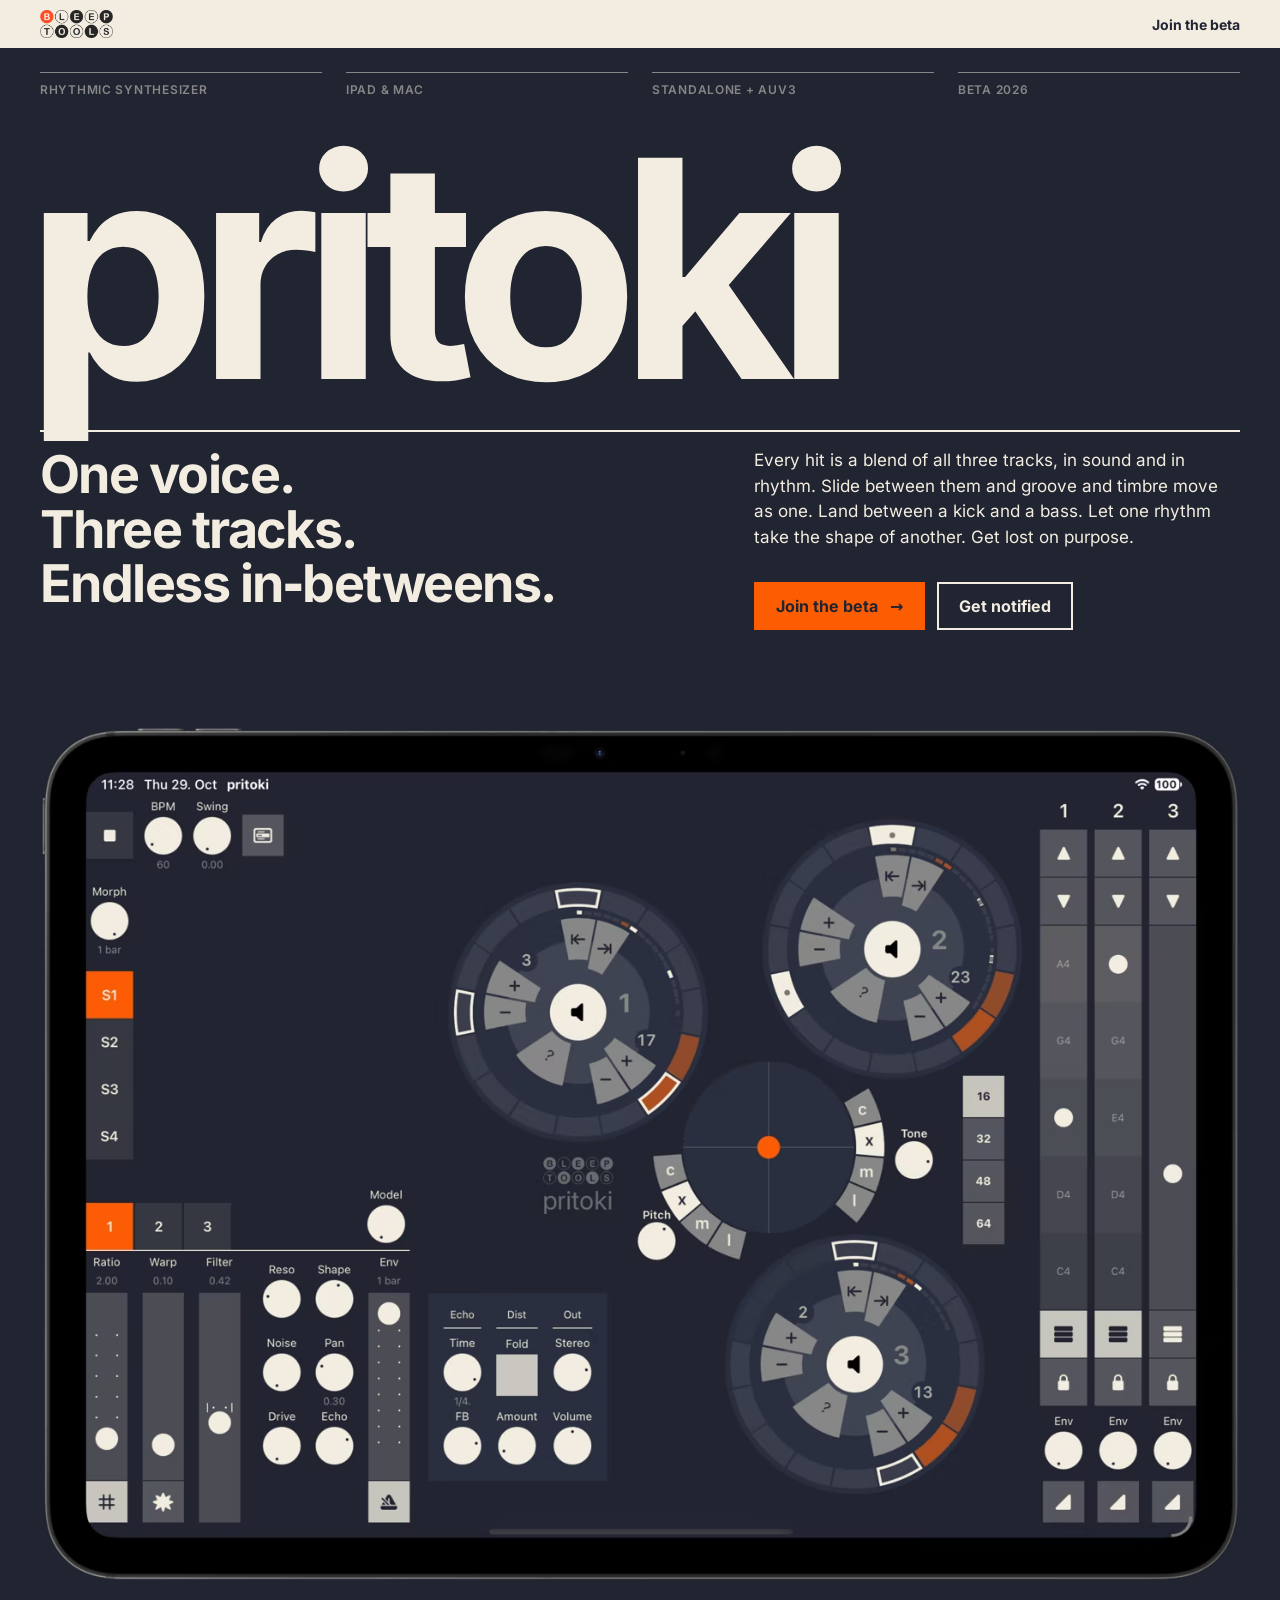
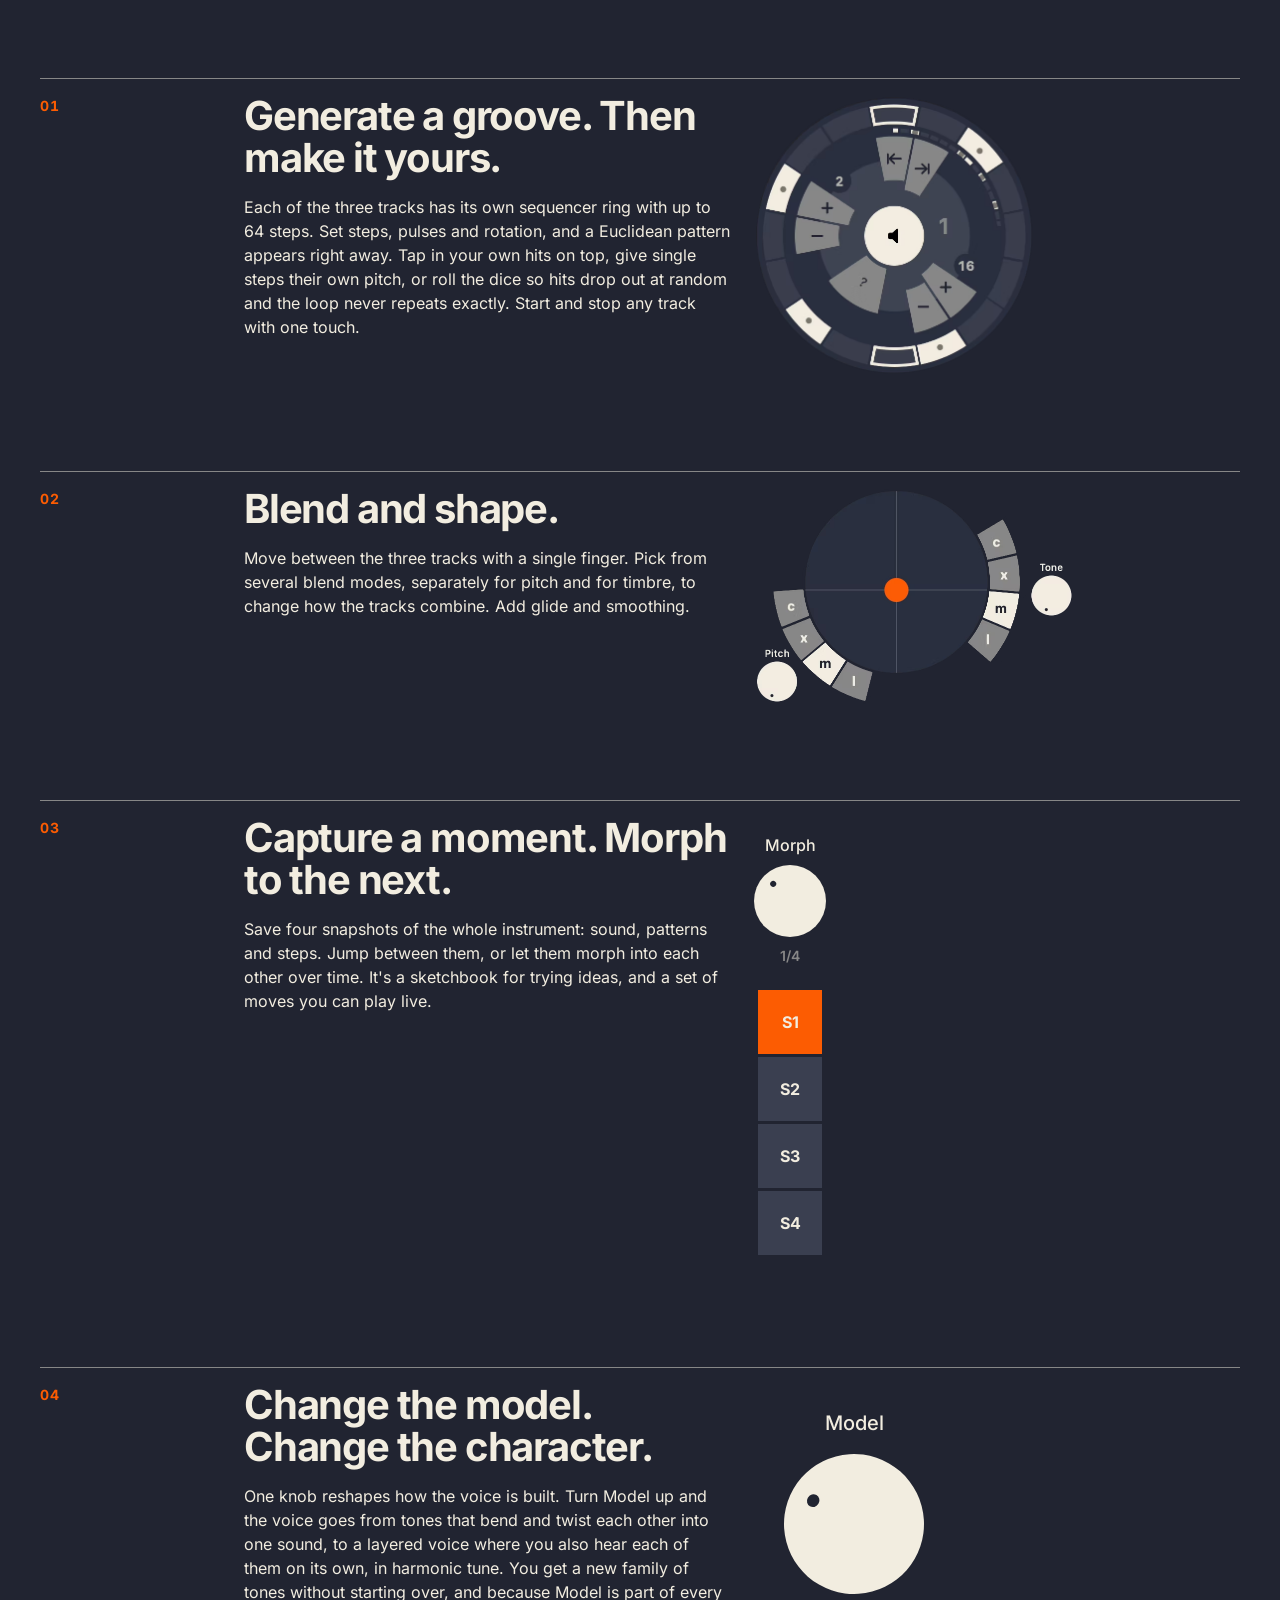
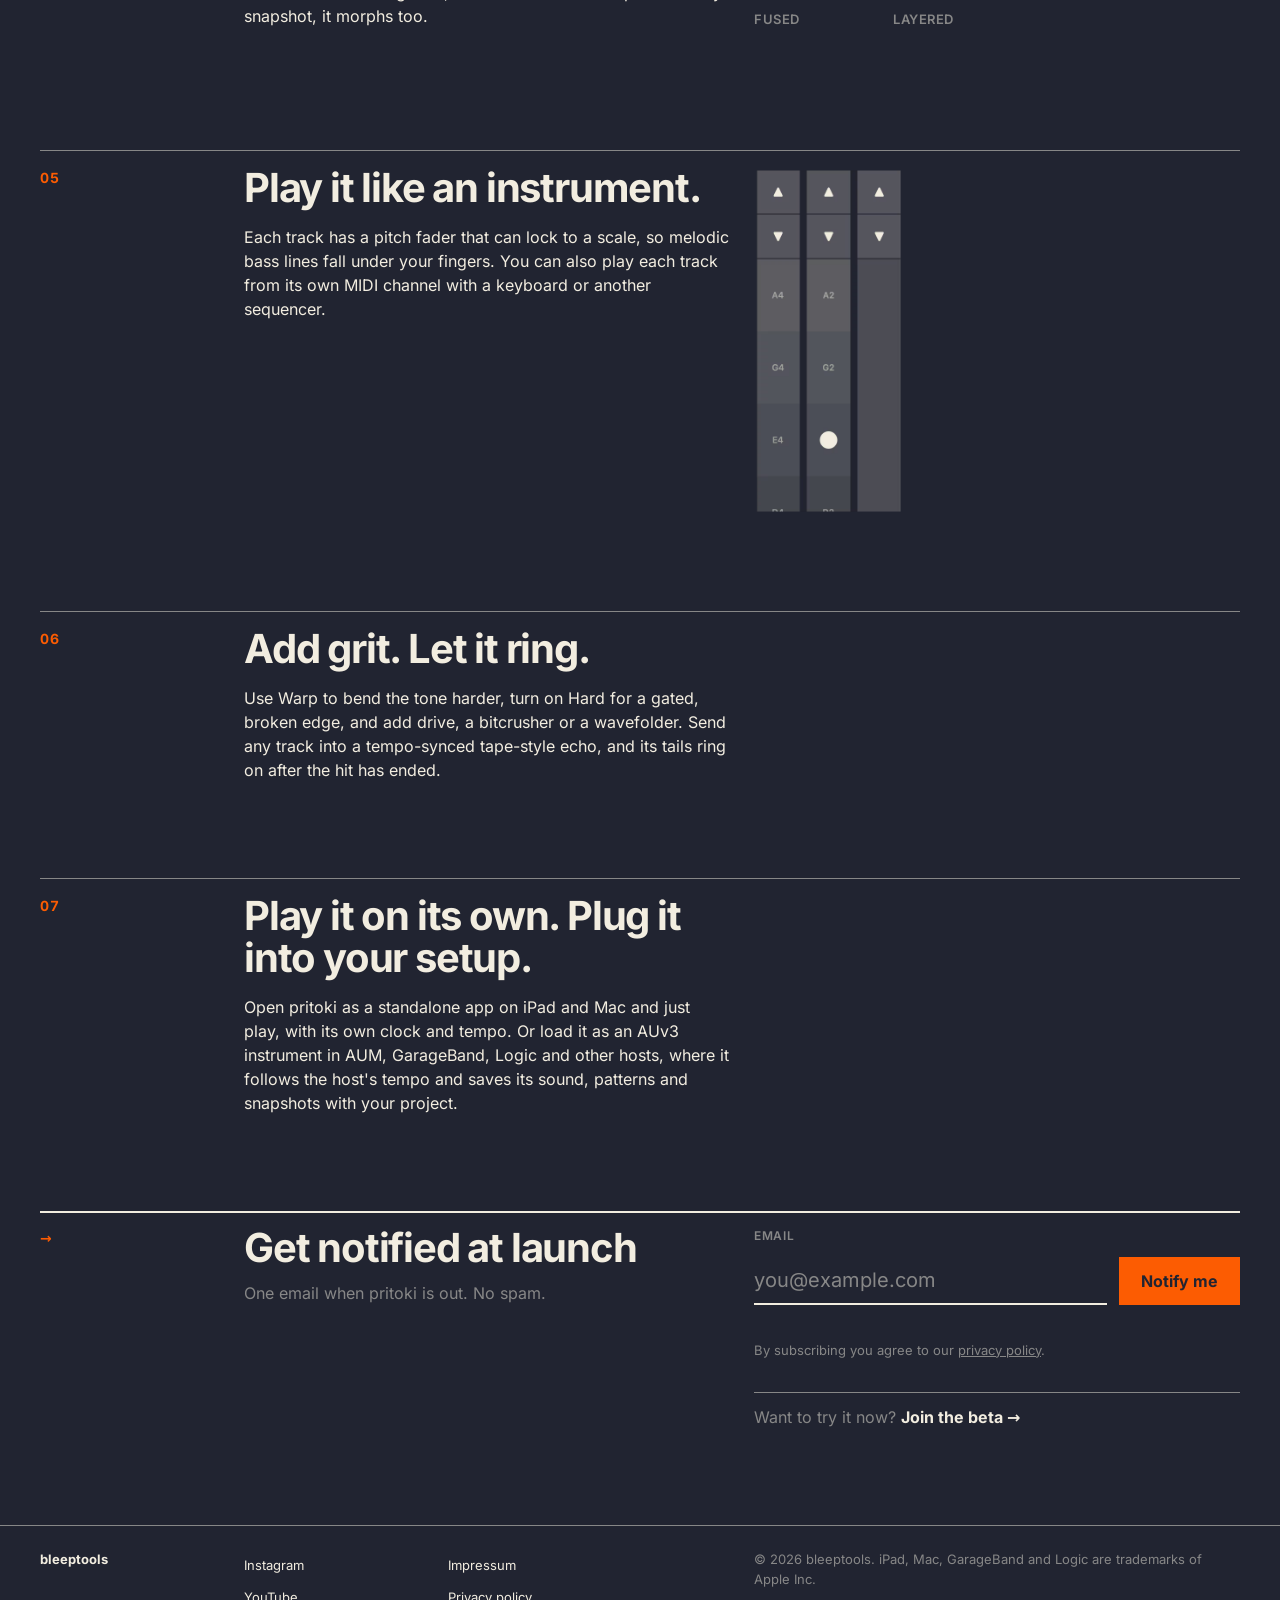
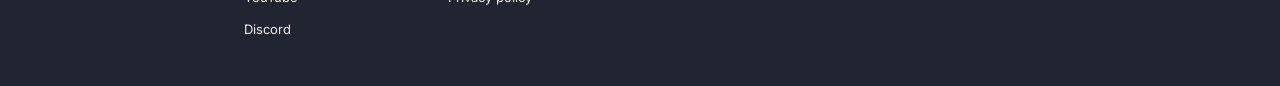
==== commit fdaaffca: "Align and remove placeholders" ====
--- a/index.html
+++ b/index.html
@@ -163,10 +163,7 @@
           <h2 id="f-grit">Add grit. Let it ring.</h2>
           <p>Use Warp to bend the tone harder, turn on Hard for a gated, broken edge, and add drive, a bitcrusher or a wavefolder. Send any track into a tempo-synced tape-style echo, and its tails ring on after the hit has ended.</p>
         </div>
-        <div class="feature__visual">
-          <!-- TODO: asset "Add grit" -->
-          <div class="placeholder">image coming</div>
-        </div>
+        <!-- TODO: add a feature__visual here once the "Add grit" asset exists -->
       </section>
 
       <section class="feature grid" aria-labelledby="f-setup">
@@ -175,10 +172,7 @@
           <h2 id="f-setup">Play it on its own. Plug it into your setup.</h2>
           <p>Open pritoki as a standalone app on iPad and Mac and just play, with its own clock and tempo. Or load it as an AUv3 instrument in AUM, GarageBand, Logic and other hosts, where it follows the host's tempo and saves its sound, patterns and snapshots with your project.</p>
         </div>
-        <div class="feature__visual">
-          <!-- TODO: asset "Play it on its own" -->
-          <div class="placeholder">image coming</div>
-        </div>
+        <!-- TODO: add a feature__visual here once the "Play it on its own" asset exists -->
       </section>
 
     </div>
--- a/css/style.css
+++ b/css/style.css
@@ -228,7 +228,7 @@
 
 .feature__visual {
   grid-column: 1 / -1;
-  justify-self: start;
+  justify-self: center;
 }
 
 .feature__img { width: 100%; max-width: 320px; }
@@ -240,21 +240,6 @@
   height: 260px;
   object-fit: cover;
   object-position: top;
-}
-
-.placeholder {
-  display: grid;
-  place-items: center;
-  width: min(320px, 80vw);
-  aspect-ratio: 4 / 3;
-  border: var(--rule);
-  color: var(--c-muted);
-  font-size: .75rem;
-  font-weight: 600;
-  letter-spacing: .06em;
-  text-transform: uppercase;
-  background:
-    linear-gradient(to top right, transparent calc(50% - .5px), var(--c-muted) 50%, transparent calc(50% + .5px));
 }
 
 /* ---------- Signup ---------- */
@@ -413,7 +398,10 @@
   }
   .feature__index { grid-column: 1 / span 2; }
   .feature__text { grid-column: 3 / span 5; }
-  .feature__visual { grid-column: 8 / span 5; }
+  .feature__visual {
+    grid-column: 8 / span 5;
+    justify-self: start;
+  }
 
   .feature__img--tall {
     max-width: 150px;
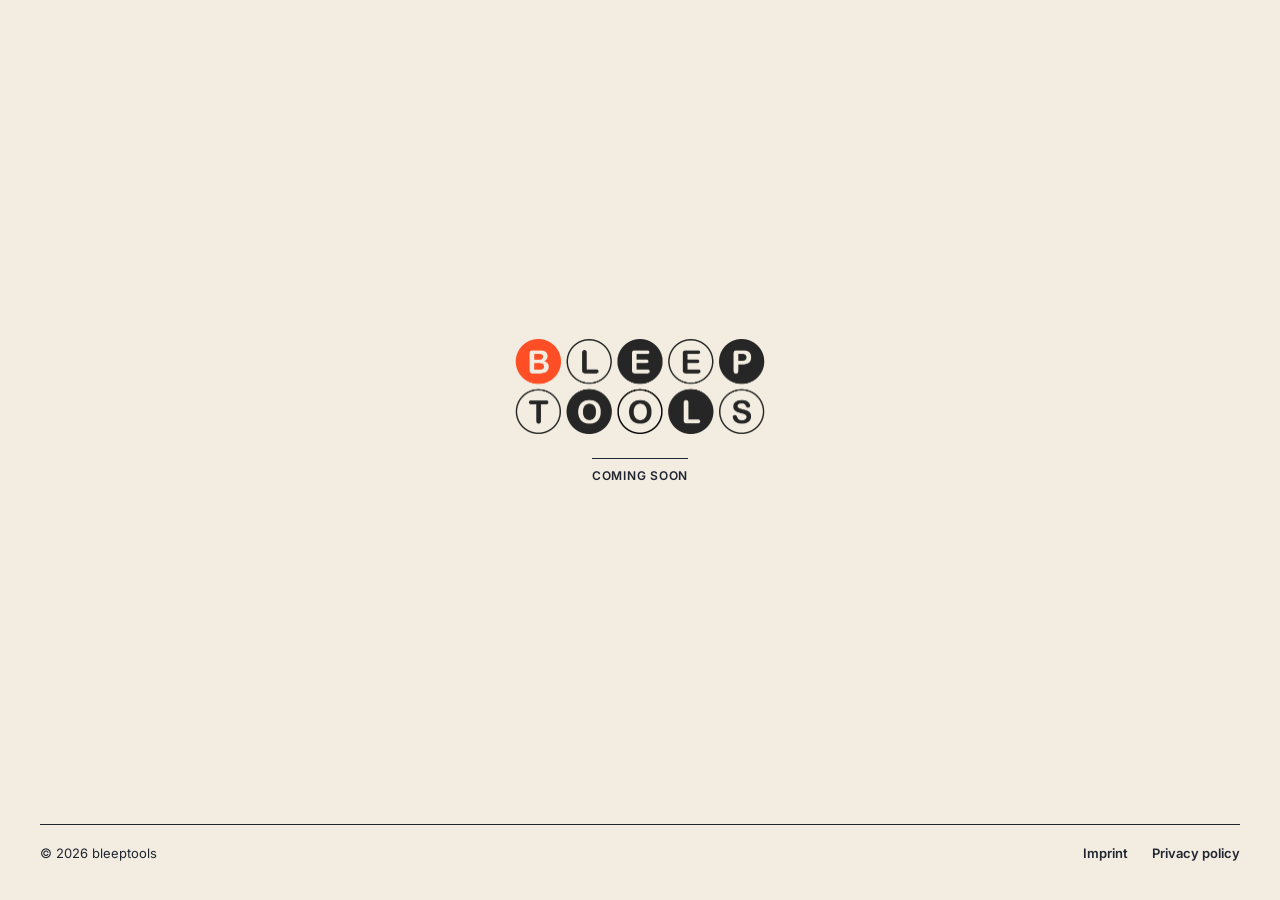
==== commit 34034cbf: "Restructure" ====
--- a/index.html
+++ b/index.html
@@ -3,19 +3,10 @@
 <head>
   <meta charset="utf-8">
   <meta name="viewport" content="width=device-width, initial-scale=1">
-  <title>pritoki: rhythmic synthesizer for iPad &amp; Mac (AUv3) · bleeptools</title>
-  <meta name="description" content="pritoki is a rhythmic synthesizer for iPad and Mac, standalone and AUv3. One voice, three tracks, endless in-betweens: every hit is a blend of all three tracks, in sound and in rhythm.">
-  <meta name="theme-color" content="#212431">
-  <meta name="color-scheme" content="dark">
-
-  <!-- TODO: set absolute URLs once the domain is known -->
-  <meta property="og:type" content="website">
-  <meta property="og:title" content="pritoki: One voice. Three tracks. Endless in-betweens.">
-  <meta property="og:description" content="A rhythmic synthesizer for iPad and Mac, standalone and AUv3. Every hit is a blend of all three tracks, in sound and in rhythm.">
-  <meta property="og:image" content="img/og.png">
-  <meta property="og:image:width" content="1200">
-  <meta property="og:image:height" content="630">
-  <meta name="twitter:card" content="summary_large_image">
+  <title>bleeptools · coming soon</title>
+  <meta name="description" content="bleeptools makes music software for iPad and Mac. Coming soon.">
+  <meta name="theme-color" content="#F2EDE0">
+  <meta name="color-scheme" content="light">
 
   <link rel="icon" href="img/favicon.svg" type="image/svg+xml">
   <link rel="preload" href="fonts/inter-latin-wght-normal.woff2" as="font" type="font/woff2" crossorigin>
@@ -23,200 +14,22 @@
 </head>
 <body>
 
-  <header class="topbar">
-    <div class="wrap topbar__inner">
-      <!-- TODO: bleeptools site URL -->
-      <a class="topbar__logo" href="#" aria-label="bleeptools">
-        <img src="img/logo-bleeptools.png" alt="bleeptools" width="500" height="191">
-      </a>
-      <!-- TODO: beta link (TestFlight) -->
-      <a class="topbar__link" href="#">Join the beta</a>
-    </div>
-  </header>
-
-  <main>
-
-    <section class="hero wrap" aria-labelledby="hero-title">
-      <ul class="meta" aria-label="At a glance">
-        <li>Rhythmic synthesizer</li>
-        <li>iPad &amp; Mac</li>
-        <li>Standalone + AUv3</li>
-        <li>Beta 2026</li>
-      </ul>
-
-      <h1 class="hero__title" id="hero-title">pritoki</h1>
-
-      <div class="grid hero__row">
-        <p class="hero__tagline">One voice.<br>Three tracks.<br>Endless in&#8209;betweens.</p>
-        <div class="hero__side">
-          <p class="hero__intro">Every hit is a blend of all three tracks, in sound and in rhythm. Slide between them and groove and timbre move as one. Land between a kick and a bass. Let one rhythm take the shape of another. Get lost on purpose.</p>
-          <div class="hero__ctas">
-            <!-- TODO: beta link (TestFlight) -->
-            <a class="btn btn--primary" href="#">Join the beta <span aria-hidden="true">→</span></a>
-            <a class="btn btn--secondary" href="#signup">Get notified</a>
-          </div>
-        </div>
-      </div>
-
-      <div class="hero__image">
-        <picture>
-          <source type="image/avif"
-                  srcset="img/hero-ipad-800.avif 800w, img/hero-ipad-1400.avif 1400w, img/hero-ipad-2000.avif 2000w"
-                  sizes="(min-width: 1280px) 1200px, 100vw">
-          <img src="img/hero-ipad-1400.png"
-               srcset="img/hero-ipad-800.png 800w, img/hero-ipad-1400.png 1400w, img/hero-ipad-2000.png 2000w"
-               sizes="(min-width: 1280px) 1200px, 100vw"
-               width="2615" height="1864" fetchpriority="high"
-               alt="pritoki on iPad: three circular sequencer rings around an XY blend pad, with snapshot, sound and pitch controls">
-        </picture>
-      </div>
-    </section>
-
-    <div class="features wrap">
-
-      <section class="feature grid" aria-labelledby="f-groove">
-        <span class="feature__index" aria-hidden="true">01</span>
-        <div class="feature__text">
-          <h2 id="f-groove">Generate a groove. Then make it yours.</h2>
-          <p>Each of the three tracks has its own sequencer ring with up to 64 steps. Set steps, pulses and rotation, and a Euclidean pattern appears right away. Tap in your own hits on top, give single steps their own pitch, or roll the dice so hits drop out at random and the loop never repeats exactly. Start and stop any track with one touch.</p>
-        </div>
-        <div class="feature__visual">
-          <picture>
-            <source type="image/avif" srcset="img/generate-a-groove.avif">
-            <img class="feature__img feature__img--groove" src="img/generate-a-groove.png" width="563" height="563" loading="lazy"
-                 alt="A sequencer ring with step, pulse and rotation controls and a dice button for random hit dropouts">
-          </picture>
-        </div>
-      </section>
-
-      <section class="feature grid" aria-labelledby="f-blend">
-        <span class="feature__index" aria-hidden="true">02</span>
-        <div class="feature__text">
-          <h2 id="f-blend">Blend and shape.</h2>
-          <p>Move between the three tracks with a single finger. Pick from several blend modes, separately for pitch and for timbre, to change how the tracks combine. Add glide and smoothing.</p>
-        </div>
-        <div class="feature__visual">
-          <picture>
-            <source type="image/avif" srcset="img/blend-and-shape.avif">
-            <img class="feature__img" src="img/blend-and-shape.png" width="638" height="432" loading="lazy"
-                 alt="The XY blend pad with separate blend mode selectors and knobs for pitch and tone">
-          </picture>
-        </div>
-      </section>
-
-      <section class="feature grid" aria-labelledby="f-capture">
-        <span class="feature__index" aria-hidden="true">03</span>
-        <div class="feature__text">
-          <h2 id="f-capture">Capture a moment. Morph to the next.</h2>
-          <p>Save four snapshots of the whole instrument: sound, patterns and steps. Jump between them, or let them morph into each other over time. It's a sketchbook for trying ideas, and a set of moves you can play live.</p>
-        </div>
-        <div class="feature__visual">
-          <div class="snap" role="img" aria-label="Morph knob next to four snapshot slots, S1 to S4">
-            <div class="snap__morph">
-              <span class="ctl-label">Morph</span>
-              <span class="knob" style="--a: 135deg"></span>
-              <span class="ctl-value">1/4</span>
-            </div>
-            <div class="snap__slots">
-              <span class="snap__slot">S1</span>
-              <span class="snap__slot">S2</span>
-              <span class="snap__slot">S3</span>
-              <span class="snap__slot">S4</span>
-            </div>
-          </div>
-        </div>
-      </section>
-
-      <section class="feature grid" aria-labelledby="f-model">
-        <span class="feature__index" aria-hidden="true">04</span>
-        <div class="feature__text">
-          <h2 id="f-model">Change the model. Change the character.</h2>
-          <p>One knob reshapes how the voice is built. Turn Model up and the voice goes from tones that bend and twist each other into one sound, to a layered voice where you also hear each of them on its own, in harmonic tune. You get a new family of tones without starting over, and because Model is part of every snapshot, it morphs too.</p>
-        </div>
-        <div class="feature__visual">
-          <div class="model" role="img" aria-label="The Model knob, turning between fused and layered voices">
-            <span class="ctl-label model__label">Model</span>
-            <span class="knob knob--lg"></span>
-            <span class="model__scale" aria-hidden="true"><span>fused</span><span>layered</span></span>
-          </div>
-        </div>
-      </section>
-
-      <section class="feature grid" aria-labelledby="f-play">
-        <span class="feature__index" aria-hidden="true">05</span>
-        <div class="feature__text">
-          <h2 id="f-play">Play it like an instrument.</h2>
-          <p>Each track has a pitch fader that can lock to a scale, so melodic bass lines fall under your fingers. You can also play each track from its own MIDI channel with a keyboard or another sequencer.</p>
-        </div>
-        <div class="feature__visual">
-          <picture>
-            <source type="image/avif" srcset="img/play-it-like-an-instrument.avif">
-            <img class="feature__img feature__img--tall" src="img/play-it-like-an-instrument.png" width="344" height="798" loading="lazy"
-                 alt="Three pitch faders locked to a scale, with note names on each step">
-          </picture>
-        </div>
-      </section>
-
-      <section class="feature grid" aria-labelledby="f-grit">
-        <span class="feature__index" aria-hidden="true">06</span>
-        <div class="feature__text">
-          <h2 id="f-grit">Add grit. Let it ring.</h2>
-          <p>Use Warp to bend the tone harder, turn on Hard for a gated, broken edge, and add drive, a bitcrusher or a wavefolder. Send any track into a tempo-synced tape-style echo, and its tails ring on after the hit has ended.</p>
-        </div>
-        <!-- TODO: add a feature__visual here once the "Add grit" asset exists -->
-      </section>
-
-      <section class="feature grid" aria-labelledby="f-setup">
-        <span class="feature__index" aria-hidden="true">07</span>
-        <div class="feature__text">
-          <h2 id="f-setup">Play it on its own. Plug it into your setup.</h2>
-          <p>Open pritoki as a standalone app on iPad and Mac and just play, with its own clock and tempo. Or load it as an AUv3 instrument in AUM, GarageBand, Logic and other hosts, where it follows the host's tempo and saves its sound, patterns and snapshots with your project.</p>
-        </div>
-        <!-- TODO: add a feature__visual here once the "Play it on its own" asset exists -->
-      </section>
-
-    </div>
-
-    <section class="signup wrap grid" id="signup" aria-labelledby="signup-title">
-      <span class="feature__index" aria-hidden="true">→</span>
-      <div class="signup__head">
-        <h2 id="signup-title">Get notified at launch</h2>
-        <p class="signup__sub">One email when pritoki is out. No spam.</p>
-      </div>
-      <div class="signup__body">
-        <!-- TODO: form endpoint / newsletter provider -->
-        <form class="signup__form" action="" method="post">
-          <label class="signup__label" for="email">Email</label>
-          <input id="email" name="email" type="email" required autocomplete="email" placeholder="you@example.com">
-          <button class="btn btn--primary" type="submit">Notify me</button>
-        </form>
-        <p class="signup__status" role="status" aria-live="polite"></p>
-        <!-- TODO: privacy policy URL -->
-        <p class="signup__consent">By subscribing you agree to our <a href="#">privacy policy</a>.</p>
-        <p class="signup__beta">Want to try it now? <a href="#">Join the beta →</a></p>
-      </div>
-    </section>
-
+  <main class="hold">
+    <h1 class="hold__logo">
+      <img src="img/logo-bleeptools.png" alt="bleeptools" width="500" height="191">
+    </h1>
+    <p class="hold__note">Coming soon</p>
   </main>
 
   <footer class="footer">
-    <div class="wrap grid footer__inner">
-      <p class="footer__brand">bleeptools</p>
-      <!-- TODO: social channel URLs -->
-      <ul class="footer__col" aria-label="Social">
-        <li><a href="#">Instagram</a></li>
-        <li><a href="#">YouTube</a></li>
-        <li><a href="#">Discord</a></li>
+    <div class="wrap footer__inner">
+      <p class="footer__fine">© 2026 bleeptools</p>
+      <ul class="footer__links" aria-label="Legal">
+        <li><a href="legal/imprint-en.html">Imprint</a></li>
+        <li><a href="legal/privacy-en.html">Privacy policy</a></li>
       </ul>
-      <!-- TODO: Impressum and privacy policy URLs -->
-      <ul class="footer__col" aria-label="Legal">
-        <li><a href="#">Impressum</a></li>
-        <li><a href="#">Privacy policy</a></li>
-      </ul>
-      <p class="footer__fine">© 2026 bleeptools. iPad, Mac, GarageBand and Logic are trademarks of Apple Inc.</p>
     </div>
   </footer>
 
-  <script src="js/main.js" defer></script>
 </body>
 </html>
--- a/css/style.css
+++ b/css/style.css
@@ -1,6 +1,6 @@
-/* pritoki landing page. Swiss Style: strict 12-column grid, hairline rules,
-   oversized flush-left type, square corners, orange as the only signal color.
-   Mobile-first; see SPEC.md */
+/* bleeptools holding page. Swiss Style, same tokens as pritoki/css/style.css:
+   ivory ground, navy type, hairline rules, square corners, orange as the
+   only signal color. Mobile-first; see SPEC.md */
 
 @font-face {
   font-family: "Inter";
@@ -12,18 +12,13 @@
 
 :root {
   --c-navy: #212431;
-  --c-slate: #2A2F3F;
   --c-accent: #FC5C02;
-  --c-muted: #878787;
   --c-ivory: #F2EDE0;
 
-  --rule: 1px solid var(--c-muted);
-  --rule-strong: 2px solid var(--c-ivory);
+  --rule: 1px solid var(--c-navy);
 
   --gutter: 16px;
-  --col-gap: 16px;
   --max: 1200px;
-
 }
 
 /* ---------- Base ---------- */
@@ -32,24 +27,24 @@
 *::before,
 *::after { box-sizing: border-box; }
 
-html {
-  -webkit-text-size-adjust: 100%;
-  scroll-behavior: smooth;
-}
+html { -webkit-text-size-adjust: 100%; }
 
 body {
+  display: flex;
+  flex-direction: column;
+  min-height: 100vh;
+  min-height: 100svh;
   margin: 0;
-  background: var(--c-navy);
-  color: var(--c-ivory);
+  background: var(--c-ivory);
+  color: var(--c-navy);
   font-family: "Inter", system-ui, -apple-system, sans-serif;
   font-size: 1rem;
   line-height: 1.5;
   -webkit-font-smoothing: antialiased;
-  overflow-x: clip;
 }
 
 img { display: block; max-width: 100%; height: auto; }
-h1, h2, p, ul { margin: 0; }
+h1, p, ul { margin: 0; }
 ul { padding: 0; list-style: none; }
 a { color: inherit; }
 
@@ -65,479 +60,66 @@
   padding-inline: var(--gutter);
 }
 
-/* Mobile: 4 columns; desktop: 12 columns */
-.grid {
-  display: grid;
-  grid-template-columns: repeat(4, minmax(0, 1fr));
-  column-gap: var(--col-gap);
+/* ---------- Logo and note, centered in the viewport ---------- */
+
+.hold {
+  flex: 1;
+  display: flex;
+  flex-direction: column;
+  align-items: center;
+  justify-content: center;
+  gap: 24px;
+  padding: 64px var(--gutter);
 }
 
-/* ---------- Buttons ---------- */
+/* 500px source: keep at or below 250px so it stays sharp at 2x */
+.hold__logo img { width: clamp(180px, 56vw, 250px); }
 
-.btn {
-  display: inline-flex;
-  align-items: center;
-  gap: 12px;
-  min-height: 48px;
-  padding: 0 20px;
-  border: 2px solid transparent;
-  border-radius: 0;
-  font: inherit;
-  font-weight: 700;
-  line-height: 1;
-  text-decoration: none;
-  cursor: pointer;
-  transition: background-color .15s, color .15s, border-color .15s;
-}
-
-.btn--primary {
-  background: var(--c-accent);
-  color: var(--c-navy);
-}
-.btn--primary:hover { background: var(--c-ivory); }
-
-.btn--secondary {
-  border-color: var(--c-ivory);
-  color: var(--c-ivory);
-}
-.btn--secondary:hover {
-  background: var(--c-ivory);
-  color: var(--c-navy);
-}
-
-/* ---------- Top bar ---------- */
-
-.topbar { background: var(--c-ivory); }
-
-.topbar__inner {
-  display: flex;
-  align-items: center;
-  justify-content: space-between;
-  min-height: 48px;
-}
-
-.topbar__logo {
-  display: flex;
-  align-items: center;
-  min-height: 44px;
-}
-.topbar__logo img { width: auto; height: 28px; }
-
-.topbar__link {
-  display: none;
-  align-items: center;
-  min-height: 44px;
-  color: var(--c-navy);
-  font-size: .875rem;
-  font-weight: 700;
-  text-decoration: none;
-}
-.topbar__link:hover { color: var(--c-accent); }
-
-/* ---------- Hero ---------- */
-
-.hero { padding-block: 24px 64px; }
-
-/* Information row above the title, each item on its own column */
-.meta {
-  display: grid;
-  grid-template-columns: repeat(2, minmax(0, 1fr));
-  column-gap: var(--col-gap);
-  row-gap: 8px;
+.hold__note {
+  padding-top: 8px;
+  border-top: var(--rule);
   font-size: .75rem;
   font-weight: 600;
   letter-spacing: .06em;
   text-transform: uppercase;
-  color: var(--c-muted);
-}
-.meta li {
-  padding-top: 8px;
-  border-top: var(--rule);
 }
 
-.hero__title {
-  margin: 32px 0 0 -.05em;
-  font-size: clamp(5rem, 31vw, 19rem);
-  font-weight: 700;
-  line-height: .8;
-  letter-spacing: -.065em;
-}
+/* ---------- Footer ---------- */
 
-.hero__row {
-  row-gap: 32px;
-  margin-top: 40px;
-  padding-top: 16px;
-  border-top: var(--rule-strong);
-}
-
-.hero__tagline {
-  grid-column: 1 / -1;
-  font-size: clamp(1.75rem, 8vw, 3.25rem);
-  font-weight: 700;
-  line-height: 1.05;
-  letter-spacing: -.03em;
-}
-
-.hero__side { grid-column: 1 / -1; }
-
-.hero__intro {
-  max-width: 46ch;
-  font-size: 1.0625rem;
-}
-
-.hero__ctas {
+.footer__inner {
   display: flex;
   flex-wrap: wrap;
-  gap: 12px;
-  margin-top: 32px;
-}
-
-.hero__image { margin-top: 64px; }
-.hero__image img { width: 100%; }
-
-/* ---------- Feature blocks ---------- */
-
-.feature {
-  row-gap: 24px;
-  padding-block: 16px 64px;
-  border-top: var(--rule);
-}
-
-.feature__index {
-  grid-column: 1 / -1;
-  color: var(--c-accent);
-  font-size: .875rem;
-  font-weight: 700;
-  letter-spacing: .04em;
-  font-variant-numeric: tabular-nums;
-}
-
-.feature__text { grid-column: 1 / -1; }
-
-.feature h2 {
-  font-size: clamp(1.625rem, 6.5vw, 2.5rem);
-  font-weight: 700;
-  line-height: 1.05;
-  letter-spacing: -.03em;
-}
-
-.feature p {
-  max-width: 52ch;
-  margin-top: 16px;
-}
-
-.feature__visual {
-  grid-column: 1 / -1;
-  justify-self: center;
-}
-
-.feature__img { width: 100%; max-width: 320px; }
-.feature__img--groove { max-width: 280px; }
-
-/* Tall pitch faders: crop from the top on small screens */
-.feature__img--tall {
-  max-width: 180px;
-  height: 260px;
-  object-fit: cover;
-  object-position: top;
-}
-
-/* ---------- Signup ---------- */
-
-.signup {
-  row-gap: 24px;
-  padding-block: 16px 96px;
-  /* Strong rule inset to the content width (the section itself carries the gutters) */
-  background: linear-gradient(var(--c-ivory), var(--c-ivory)) center top / calc(100% - 2 * var(--gutter)) 2px no-repeat;
-}
-
-.signup__head,
-.signup__body { grid-column: 1 / -1; }
-
-.signup h2 {
-  font-size: clamp(1.625rem, 6.5vw, 2.5rem);
-  font-weight: 700;
-  line-height: 1.05;
-  letter-spacing: -.03em;
-}
-
-.signup__sub {
-  margin-top: 12px;
-  color: var(--c-muted);
-}
-
-.signup__form {
-  display: grid;
-  grid-template-columns: 1fr;
-  gap: 12px;
-}
-
-.signup__label {
-  font-size: .75rem;
-  font-weight: 600;
-  letter-spacing: .06em;
-  text-transform: uppercase;
-  color: var(--c-muted);
-}
-
-.signup__form input {
-  min-height: 48px;
-  padding: 0;
-  border: 0;
-  border-bottom: var(--rule-strong);
-  border-radius: 0;
-  background: transparent;
-  color: var(--c-ivory);
-  font: inherit;
-  font-size: 1.25rem;
-}
-.signup__form input::placeholder { color: var(--c-muted); }
-.signup__form input:focus-visible {
-  outline: none;
-  border-bottom-color: var(--c-accent);
-}
-
-.signup__form .btn { justify-self: start; }
-
-.signup__status {
-  min-height: 1.5em;
-  margin-top: 12px;
-  font-weight: 600;
-}
-
-.signup__consent {
-  color: var(--c-muted);
+  align-items: center;
+  justify-content: space-between;
+  gap: 8px 24px;
+  padding-block: 8px 24px;
+  /* Hairline inset to the content width (the wrap itself carries the gutters) */
+  background: linear-gradient(var(--c-navy), var(--c-navy)) center top / calc(100% - 2 * var(--gutter)) 1px no-repeat;
   font-size: .8125rem;
 }
 
-.signup__beta {
-  margin-top: 32px;
-  padding-top: 12px;
-  border-top: var(--rule);
-  color: var(--c-muted);
+.footer__links {
+  display: flex;
+  gap: 24px;
 }
-.signup__beta a {
-  color: var(--c-ivory);
-  font-weight: 700;
-  text-decoration: none;
-}
-.signup__consent a:hover,
-.signup__beta a:hover { color: var(--c-accent); }
-
-/* ---------- Footer ---------- */
-
-.footer { border-top: var(--rule); }
-
-.footer__inner {
-  row-gap: 24px;
-  padding-block: 24px 40px;
-  font-size: .8125rem;
-}
-
-.footer__brand {
-  grid-column: 1 / -1;
-  font-weight: 700;
-}
-
-.footer__col { grid-column: span 2; }
 
 .footer a {
   display: inline-flex;
   align-items: center;
-  min-height: 32px;
+  min-height: 44px;
+  font-weight: 600;
   text-decoration: none;
 }
 .footer a:hover { color: var(--c-accent); }
 
-.footer__fine {
-  grid-column: 1 / -1;
-  color: var(--c-muted);
-}
-
 /* ---------- md: 768px ---------- */
 
 @media (min-width: 768px) {
-  :root {
-    --gutter: 24px;
-    --col-gap: 24px;
-  }
-
-  .topbar__link { display: inline-flex; }
-
-  .meta { grid-template-columns: repeat(4, minmax(0, 1fr)); }
-
-  .signup__form {
-    grid-template-columns: 1fr auto;
-    align-items: end;
-  }
-  .signup__label { grid-column: 1 / -1; }
+  :root { --gutter: 24px; }
 }
 
 /* ---------- lg: 1024px ---------- */
 
 @media (min-width: 1024px) {
   :root { --gutter: 40px; }
-
-  .grid { grid-template-columns: repeat(12, minmax(0, 1fr)); }
-
-  .meta { grid-template-columns: repeat(12, minmax(0, 1fr)); }
-  .meta li { grid-column: span 3; }
-
-  .hero { padding-block: 24px 96px; }
-  .hero__title { margin-top: 48px; }
-
-  .hero__tagline { grid-column: 1 / span 6; }
-  .hero__side { grid-column: 8 / span 5; }
-
-  .hero__image { margin-top: 96px; }
-
-  /* Index | text | visual, on the same columns for every block */
-  .feature {
-    padding-block: 16px 96px;
-    align-items: start;
-  }
-  .feature__index { grid-column: 1 / span 2; }
-  .feature__text { grid-column: 3 / span 5; }
-  .feature__visual {
-    grid-column: 8 / span 5;
-    justify-self: start;
-  }
-
-  .feature__img--tall {
-    max-width: 150px;
-    height: auto;
-  }
-
-  .signup .feature__index { grid-column: 1 / span 2; }
-  .signup__head { grid-column: 3 / span 5; }
-  .signup__body { grid-column: 8 / span 5; }
-
-  .footer__brand { grid-column: 1 / span 2; }
-  .footer__col { grid-column: span 2; }
-  .footer__col:nth-of-type(1) { grid-column: 3 / span 2; }
-  .footer__fine { grid-column: 8 / span 5; }
 }
-
-/* ---------- Rebuilt app controls (Morph/snapshots, Model knob) ---------- */
-
-.ctl-label {
-  font-size: 1rem;
-  font-weight: 500;
-  color: #F2EDE0;
-}
-
-.ctl-value {
-  color: #878787;
-  font-size: .875rem;
-  font-weight: 600;
-}
-
-/* Knob: ivory disc with an indicator dot; --a rotates the dot
-   clockwise from 6 o'clock (45deg = min, 315deg = max). */
-.knob {
-  position: relative;
-  display: block;
-  width: 72px;
-  aspect-ratio: 1;
-  border-radius: 50%;
-  background: #F2EDE0;
-  transform: rotate(var(--a, 45deg));
-}
-.knob::after {
-  content: "";
-  position: absolute;
-  left: 50%;
-  bottom: 12%;
-  width: 9%;
-  aspect-ratio: 1;
-  border-radius: 50%;
-  background: #212431;
-  transform: translateX(-50%);
-}
-
-/* Snapshots: horizontal on mobile, vertical column from 1024px */
-.snap {
-  display: flex;
-  align-items: center;
-  gap: 24px;
-  padding-block: 16px;
-}
-
-.snap__morph {
-  display: flex;
-  flex-direction: column;
-  align-items: center;
-  gap: 8px;
-}
-
-.snap__slots {
-  display: flex;
-  gap: 3px;
-  overflow: hidden;
-}
-
-.snap__slot {
-  display: grid;
-  place-items: center;
-  width: clamp(44px, 13vw, 64px);
-  aspect-ratio: 1;
-  background: #3A3F50;
-  color: #F2EDE0;
-  font-weight: 700;
-}
-.snap__slot:first-child { background: #FC5C02; }
-
-@keyframes snap-active {
-  0%, 22% { background: #FC5C02; }
-  25%, 97% { background: #3A3F50; }
-  100% { background: #FC5C02; }
-}
-
-.snap__slot { animation: snap-active 10s linear infinite; }
-.snap__slot:nth-child(2) { animation-delay: -7.5s; }
-.snap__slot:nth-child(3) { animation-delay: -5s; }
-.snap__slot:nth-child(4) { animation-delay: -2.5s; }
-
-/* Model knob */
-.model {
-  display: flex;
-  flex-direction: column;
-  align-items: center;
-  gap: 16px;
-  padding-block: 24px;
-}
-
-.model__label { font-size: 1.25rem; }
-
-.knob--lg {
-  width: clamp(110px, 32vw, 140px);
-  --a: 120deg;
-  animation: model-turn 7s ease-in-out infinite alternate;
-}
-
-@keyframes model-turn {
-  from { transform: rotate(60deg); }
-  to { transform: rotate(300deg); }
-}
-
-.model__scale {
-  display: flex;
-  justify-content: space-between;
-  width: clamp(160px, 48vw, 200px);
-  color: #878787;
-  font-size: .8125rem;
-  font-weight: 600;
-  letter-spacing: .04em;
-  text-transform: uppercase;
-}
-
-@media (min-width: 1024px) {
-  .snap { flex-direction: column; }
-  .snap__slots { flex-direction: column; }
-  .snap__slot { width: 64px; }
-}
-
-@media (prefers-reduced-motion: reduce) {
-  .snap__slot,
-  .knob--lg { animation: none; }
-}
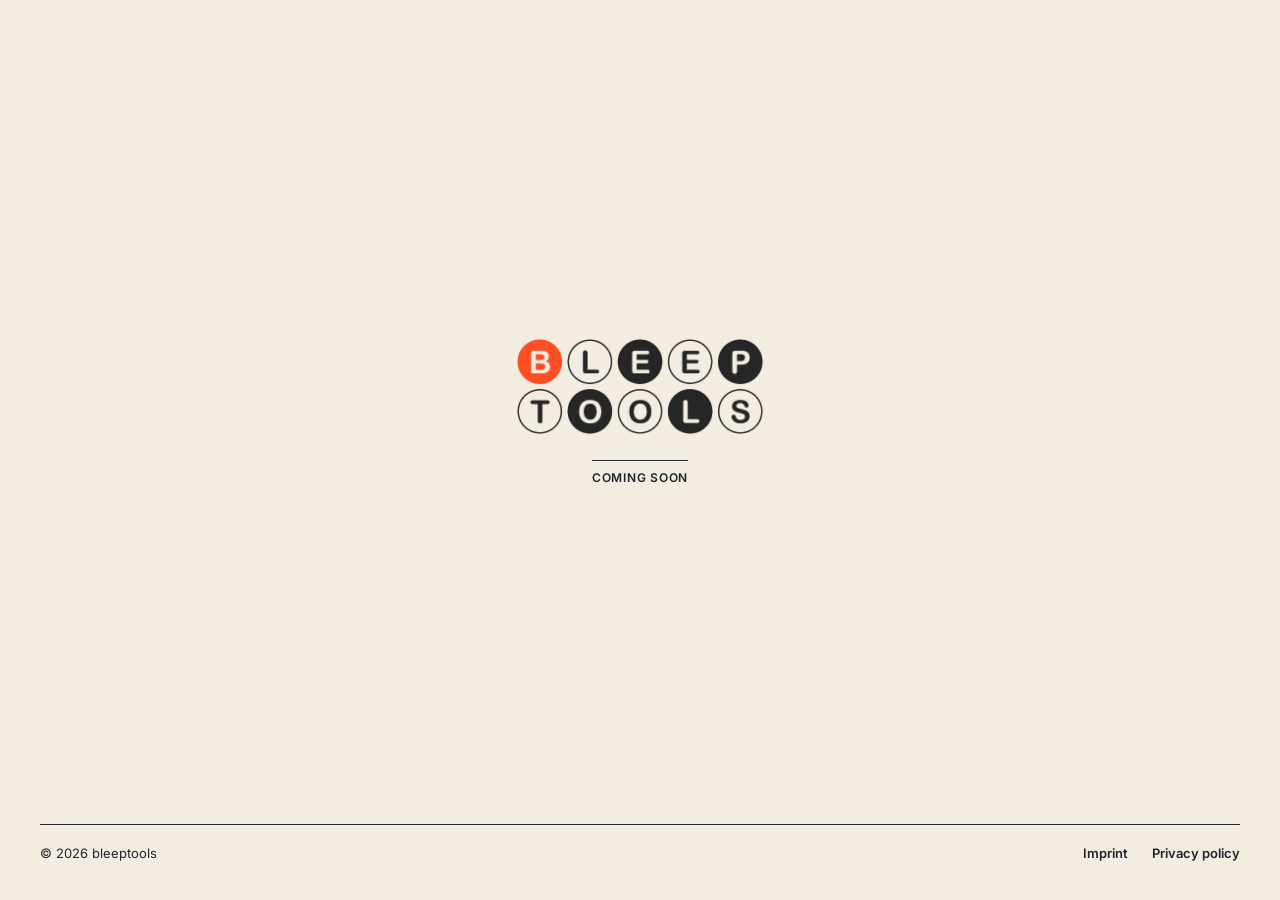
==== commit 49c43b6a: "Update for iPhone" ====
--- a/index.html
+++ b/index.html
@@ -4,7 +4,7 @@
   <meta charset="utf-8">
   <meta name="viewport" content="width=device-width, initial-scale=1">
   <title>bleeptools · coming soon</title>
-  <meta name="description" content="bleeptools makes music software for iPad and Mac. Coming soon.">
+  <meta name="description" content="bleeptools makes music software for iPhone, iPad and Mac. Coming soon.">
   <meta name="theme-color" content="#F2EDE0">
   <meta name="color-scheme" content="light">
 
--- a/css/style.css
+++ b/css/style.css
@@ -1,4 +1,4 @@
-/* bleeptools holding page. Swiss Style, same tokens as pritoki/css/style.css:
+/* bleeptools site pages: holding page and legal pages. Swiss Style, same tokens as pritoki/css/style.css:
    ivory ground, navy type, hairline rules, square corners, orange as the
    only signal color. Mobile-first; see SPEC.md */
 
@@ -44,7 +44,7 @@
 }
 
 img { display: block; max-width: 100%; height: auto; }
-h1, p, ul { margin: 0; }
+h1, h2, h3, p, ul { margin: 0; }
 ul { padding: 0; list-style: none; }
 a { color: inherit; }
 
@@ -84,6 +84,108 @@
   text-transform: uppercase;
 }
 
+/* ---------- Top bar (legal pages) ---------- */
+
+.topbar__inner {
+  display: flex;
+  align-items: center;
+  justify-content: space-between;
+  min-height: 56px;
+  /* Hairline inset to the content width, as on the footer */
+  background: linear-gradient(var(--c-navy), var(--c-navy)) center bottom / calc(100% - 2 * var(--gutter)) 1px no-repeat;
+}
+
+.topbar__logo {
+  display: flex;
+  align-items: center;
+  min-height: 44px;
+}
+.topbar__logo img { width: auto; height: 28px; }
+
+.topbar__link {
+  display: inline-flex;
+  align-items: center;
+  min-height: 44px;
+  font-size: .875rem;
+  font-weight: 700;
+  text-decoration: none;
+}
+.topbar__link:hover { color: var(--c-accent); }
+
+/* ---------- Legal pages: imprint, privacy policy ---------- */
+
+.legal {
+  flex: 1;
+  padding-block: 32px 96px;
+}
+
+.legal__meta {
+  display: flex;
+  flex-wrap: wrap;
+  gap: 4px 24px;
+  font-size: .75rem;
+  font-weight: 600;
+  letter-spacing: .06em;
+  text-transform: uppercase;
+}
+
+.legal__head {
+  padding-bottom: 24px;
+  border-bottom: 2px solid var(--c-navy);
+}
+
+.legal h1 {
+  margin: 24px 0 0 -.03em;
+  font-size: clamp(2.25rem, 10vw, 5rem);
+  font-weight: 700;
+  line-height: 1;
+  letter-spacing: -.045em;
+  overflow-wrap: break-word;
+  hyphens: auto;
+}
+
+/* Mobile: one column. lg: each h2 sits left of its text (see below). */
+.legal__body {
+  display: grid;
+  grid-template-columns: minmax(0, 1fr);
+  column-gap: var(--gutter);
+  margin-top: 32px;
+}
+
+.legal__body > * { max-width: 62ch; }
+
+.legal h2 {
+  margin-top: 48px;
+  padding-top: 12px;
+  border-top: var(--rule);
+  font-size: 1.25rem;
+  font-weight: 700;
+  line-height: 1.2;
+  letter-spacing: -.015em;
+}
+.legal h2:first-child { margin-top: 0; border-top: 0; }
+
+.legal h3 {
+  margin-top: 24px;
+  font-size: 1rem;
+  font-weight: 700;
+}
+
+.legal p,
+.legal ul { margin-top: 12px; }
+
+.legal__body ul { padding-left: 1.25em; list-style: square; }
+.legal__body li + li { margin-top: 4px; }
+
+.legal__body a {
+  text-decoration-thickness: 1px;
+  text-underline-offset: 3px;
+}
+.legal__body a:hover { color: var(--c-accent); }
+
+/* Draft values still to be confirmed */
+.todo { background: rgba(252, 92, 2, .18); }
+
 /* ---------- Footer ---------- */
 
 .footer__inner {
@@ -110,7 +212,8 @@
   font-weight: 600;
   text-decoration: none;
 }
-.footer a:hover { color: var(--c-accent); }
+.footer a:hover,
+.footer a[aria-current="page"] { color: var(--c-accent); }
 
 /* ---------- md: 768px ---------- */
 
@@ -122,4 +225,20 @@
 
 @media (min-width: 1024px) {
   :root { --gutter: 40px; }
-}
+
+  .legal { padding-block: 48px 128px; }
+  .legal h1 { margin-top: 32px; }
+
+  /* 12 columns: h2 in 1–4, text in 5–11. The h2 and the element next to it
+     both carry the rule, so it runs across the row with a column gap. */
+  .legal__body { grid-template-columns: repeat(12, minmax(0, 1fr)); }
+  .legal__body > * { grid-column: 5 / span 7; max-width: none; }
+  .legal__body > h2 { grid-column: 1 / span 4; }
+  .legal__body > h2 + * {
+    margin-top: 48px;
+    padding-top: 12px;
+    border-top: var(--rule);
+  }
+  .legal__body > h2:first-child + * { margin-top: 0; border-top: 0; }
+  .legal__body > h2 + h3 { padding-top: 14px; }
+}
